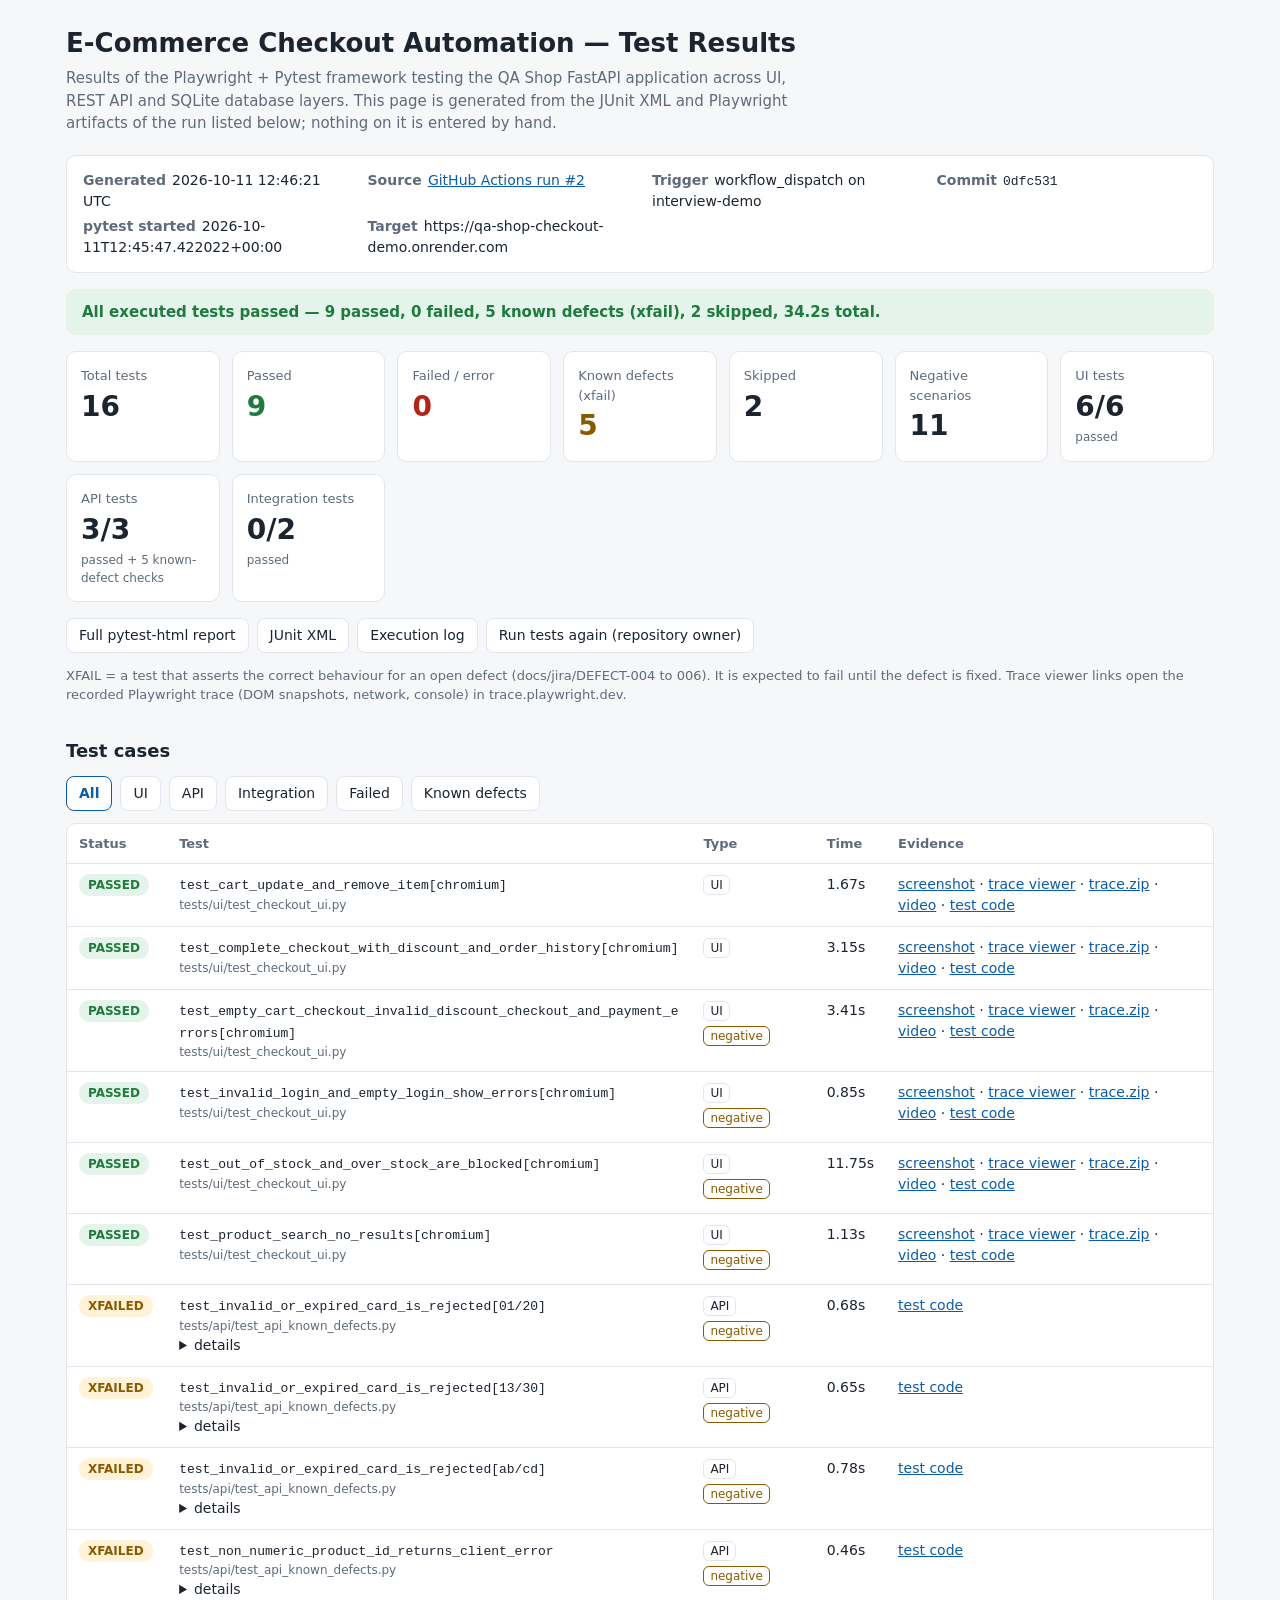
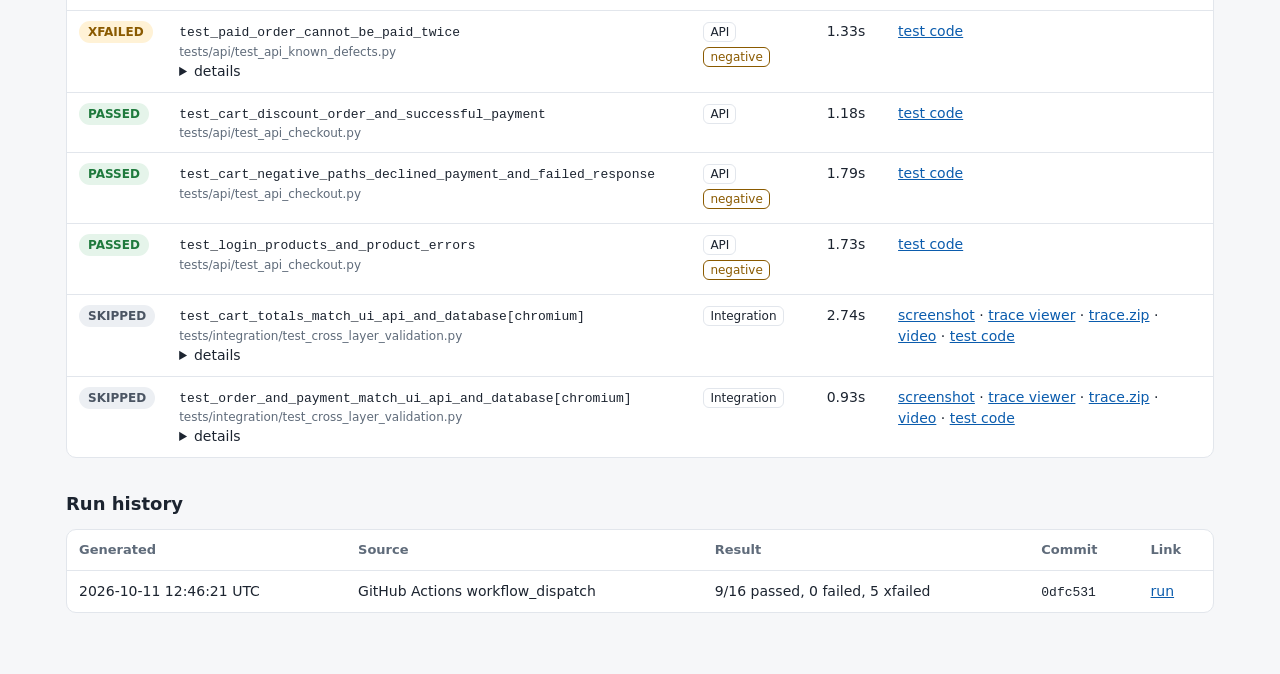
==== live/index.html @ ce98a4e3 "Publish QA results from run 2 0dfc531d955e96ea853f16ec5b9c3c98cd98e06f" ====
<!doctype html>
<html lang="en">
<head>
<meta charset="utf-8">
<meta name="viewport" content="width=device-width, initial-scale=1">
<title>QA Automation Results</title>
<style>
:root { --bg:#f6f7f9; --panel:#fff; --text:#1c2430; --muted:#5f6b7a; --line:#e2e6ec; --accent:#0b5cad;
  --pass:#1f7a3d; --pass-bg:#e5f4ea; --fail:#b42318; --fail-bg:#fde8e7; --warn:#8a5a00; --warn-bg:#fff2d6; --skip:#4b5563; --skip-bg:#eceff3; }
@media (prefers-color-scheme: dark) { :root { --bg:#11151b; --panel:#1a2029; --text:#e6e9ee; --muted:#9aa5b4; --line:#2b3340; --accent:#6aa9ff;
  --pass:#6fd08c; --pass-bg:#173322; --fail:#ff8a80; --fail-bg:#3a1a19; --warn:#f3c969; --warn-bg:#3a2e12; --skip:#b4bdc9; --skip-bg:#262d37; } }
* { box-sizing:border-box; }
body { margin:0; background:var(--bg); color:var(--text); font:15px/1.5 system-ui,-apple-system,"Segoe UI",Roboto,sans-serif; }
a { color:var(--accent); }
.wrap { max-width:1180px; margin:0 auto; padding:24px 16px 48px; }
h1 { margin:0 0 4px; font-size:26px; } h2 { font-size:18px; margin:32px 0 12px; }
.lede { color:var(--muted); margin:0 0 20px; max-width:760px; }
.meta { display:grid; grid-template-columns:repeat(auto-fit,minmax(220px,1fr)); gap:4px 24px; background:var(--panel); border:1px solid var(--line); border-radius:10px; padding:14px 16px; font-size:14px; }
.meta b { color:var(--muted); font-weight:600; margin-right:6px; }
.cards { display:grid; grid-template-columns:repeat(auto-fit,minmax(140px,1fr)); gap:12px; margin-top:16px; }
.card { background:var(--panel); border:1px solid var(--line); border-radius:10px; padding:14px; }
.card .label { color:var(--muted); font-size:13px; } .card .value { font-size:28px; font-weight:700; font-variant-numeric:tabular-nums; }
.card.passed .value { color:var(--pass); } .card.failed .value { color:var(--fail); } .card.xfailed .value { color:var(--warn); }
.sub { color:var(--muted); font-size:12px; }
.banner { border-radius:10px; padding:12px 16px; margin:16px 0 0; font-weight:600; }
.banner.passed { background:var(--pass-bg); color:var(--pass); } .banner.failed { background:var(--fail-bg); color:var(--fail); }
.toolbar { display:flex; flex-wrap:wrap; gap:8px; margin:8px 0 12px; }
.toolbar button, .button { border:1px solid var(--line); background:var(--panel); color:var(--text); border-radius:8px; padding:6px 12px; cursor:pointer; font:inherit; font-size:14px; text-decoration:none; display:inline-block; }
.toolbar button.on { border-color:var(--accent); color:var(--accent); font-weight:600; }
.table-wrap { overflow-x:auto; background:var(--panel); border:1px solid var(--line); border-radius:10px; }
table { width:100%; border-collapse:collapse; font-size:14px; }
th, td { text-align:left; padding:10px 12px; border-bottom:1px solid var(--line); vertical-align:top; }
th { color:var(--muted); font-weight:600; font-size:13px; }
tr:last-child td { border-bottom:none; }
td.num { font-variant-numeric:tabular-nums; white-space:nowrap; } td.links { min-width:180px; }
code { font-family:ui-monospace,SFMono-Regular,Consolas,monospace; font-size:13px; word-break:break-word; }
pre { white-space:pre-wrap; font-size:12px; max-height:260px; overflow:auto; background:var(--bg); padding:8px; border-radius:6px; }
.pill { display:inline-block; border-radius:999px; padding:2px 9px; font-size:12px; font-weight:700; }
.pill.passed { background:var(--pass-bg); color:var(--pass); } .pill.failed, .pill.error { background:var(--fail-bg); color:var(--fail); }
.pill.xfailed { background:var(--warn-bg); color:var(--warn); } .pill.skipped { background:var(--skip-bg); color:var(--skip); }
.tag { display:inline-block; border:1px solid var(--line); border-radius:6px; padding:0 6px; font-size:12px; margin:0 4px 4px 0; }
.tag.neg { border-color:var(--warn); color:var(--warn); }
.links-row { display:flex; flex-wrap:wrap; gap:8px; margin-top:16px; }
.note { color:var(--muted); font-size:13px; }
</style>
</head>
<body>
<div class="wrap">
  <h1>E-Commerce Checkout Automation — Test Results</h1>
  <p class="lede">Results of the Playwright + Pytest framework testing the QA Shop FastAPI application across UI, REST API and SQLite database layers.
  This page is generated from the JUnit XML and Playwright artifacts of the run listed below; nothing on it is entered by hand.</p>

  <div class="meta">
    <div><b>Generated</b>2026-10-11 12:46:21 UTC</div>
    <div><b>Source</b><a href="https://github.com/ayushgupta2056/E-commerce-Checkout-Automation/actions/runs/38140467984">GitHub Actions run #2</a></div>
    <div><b>Trigger</b>workflow_dispatch on interview-demo</div>
    <div><b>Commit</b><code>0dfc531</code></div>
    <div><b>pytest started</b>2026-10-11T12:45:47.422022+00:00</div>
    <div><b>Target</b>https://qa-shop-checkout-demo.onrender.com</div>
  </div>

  <div class="banner passed">All executed tests passed — 9 passed, 0 failed, 5 known defects (xfail), 2 skipped, 34.2s total.</div>

  <div class="cards">
    <div class="card"><div class="label">Total tests</div><div class="value">16</div></div>
    <div class="card passed"><div class="label">Passed</div><div class="value">9</div></div>
    <div class="card failed"><div class="label">Failed / error</div><div class="value">0</div></div>
    <div class="card xfailed"><div class="label">Known defects (xfail)</div><div class="value">5</div></div>
    <div class="card"><div class="label">Skipped</div><div class="value">2</div></div>
    <div class="card"><div class="label">Negative scenarios</div><div class="value">11</div></div>
    <div class="card"><div class="label">UI tests</div><div class="value">6/6</div><div class="sub">passed</div></div><div class="card"><div class="label">API tests</div><div class="value">3/3</div><div class="sub">passed + 5 known-defect checks</div></div><div class="card"><div class="label">Integration tests</div><div class="value">0/2</div><div class="sub">passed</div></div>
  </div>

  <div class="links-row">
    <a class="button" href="report.html">Full pytest-html report</a>
    <a class="button" href="junit.xml">JUnit XML</a>
    <a class="button" href="test_run.log">Execution log</a>
    <a class="button" href="https://github.com/ayushgupta2056/E-commerce-Checkout-Automation/actions/workflows/qa-tests.yml">Run tests again (repository owner)</a>
  </div>
  <p class="note">XFAIL = a test that asserts the correct behaviour for an open defect (docs/jira/DEFECT-004 to 006). It is expected to fail until the defect is fixed.
  Trace viewer links open the recorded Playwright trace (DOM snapshots, network, console) in trace.playwright.dev.</p>

  <h2>Test cases</h2>
  <div class="toolbar" id="filters">
    <button class="on" data-filter="all">All</button>
    <button data-filter="UI">UI</button><button data-filter="API">API</button><button data-filter="Integration">Integration</button>
    <button data-filter="failed">Failed</button><button data-filter="xfailed">Known defects</button>
  </div>
  <div class="table-wrap"><table>
    <thead><tr><th>Status</th><th>Test</th><th>Type</th><th>Time</th><th>Evidence</th></tr></thead>
    <tbody id="tests"><tr data-status="passed" data-category="UI"><td><span class="pill passed">PASSED</span></td><td><code>test_cart_update_and_remove_item[chromium]</code><div class="sub">tests/ui/test_checkout_ui.py</div></td><td><span class="tag">UI</span></td><td class="num">1.67s</td><td class="links"><a href="evidence/tests-ui-test-checkout-ui-py-test-cart-update-and-remove-item-chromium/test-finished-1.png" target="_blank" rel="noopener">screenshot</a> · <a href="https://trace.playwright.dev/?trace=https://ayushgupta2056.github.io/E-commerce-Checkout-Automation/live/evidence/tests-ui-test-checkout-ui-py-test-cart-update-and-remove-item-chromium/trace.zip" target="_blank" rel="noopener">trace viewer</a> · <a href="evidence/tests-ui-test-checkout-ui-py-test-cart-update-and-remove-item-chromium/trace.zip">trace.zip</a> · <a href="evidence/tests-ui-test-checkout-ui-py-test-cart-update-and-remove-item-chromium/video.webm" target="_blank" rel="noopener">video</a> · <a href="https://github.com/ayushgupta2056/E-commerce-Checkout-Automation/blob/0dfc531d955e96ea853f16ec5b9c3c98cd98e06f/tests/ui/test_checkout_ui.py#L63" target="_blank" rel="noopener">test code</a></td></tr><tr data-status="passed" data-category="UI"><td><span class="pill passed">PASSED</span></td><td><code>test_complete_checkout_with_discount_and_order_history[chromium]</code><div class="sub">tests/ui/test_checkout_ui.py</div></td><td><span class="tag">UI</span></td><td class="num">3.15s</td><td class="links"><a href="evidence/tests-ui-test-checkout-ui-py-test-complete-checkout-with-discount-and-order-history-chromium/test-finished-1.png" target="_blank" rel="noopener">screenshot</a> · <a href="https://trace.playwright.dev/?trace=https://ayushgupta2056.github.io/E-commerce-Checkout-Automation/live/evidence/tests-ui-test-checkout-ui-py-test-complete-checkout-with-discount-and-order-history-chromium/trace.zip" target="_blank" rel="noopener">trace viewer</a> · <a href="evidence/tests-ui-test-checkout-ui-py-test-complete-checkout-with-discount-and-order-history-chromium/trace.zip">trace.zip</a> · <a href="evidence/tests-ui-test-checkout-ui-py-test-complete-checkout-with-discount-and-order-history-chromium/video.webm" target="_blank" rel="noopener">video</a> · <a href="https://github.com/ayushgupta2056/E-commerce-Checkout-Automation/blob/0dfc531d955e96ea853f16ec5b9c3c98cd98e06f/tests/ui/test_checkout_ui.py#L16" target="_blank" rel="noopener">test code</a></td></tr><tr data-status="passed" data-category="UI"><td><span class="pill passed">PASSED</span></td><td><code>test_empty_cart_checkout_invalid_discount_checkout_and_payment_errors[chromium]</code><div class="sub">tests/ui/test_checkout_ui.py</div></td><td><span class="tag">UI</span><span class="tag neg">negative</span></td><td class="num">3.41s</td><td class="links"><a href="evidence/tests-ui-test-checkout-ui-py-test-empty-cart-checkout-invalid-discount-checkout-and-payment-errors-chromium/test-finished-1.png" target="_blank" rel="noopener">screenshot</a> · <a href="https://trace.playwright.dev/?trace=https://ayushgupta2056.github.io/E-commerce-Checkout-Automation/live/evidence/tests-ui-test-checkout-ui-py-test-empty-cart-checkout-invalid-discount-checkout-and-payment-errors-chromium/trace.zip" target="_blank" rel="noopener">trace viewer</a> · <a href="evidence/tests-ui-test-checkout-ui-py-test-empty-cart-checkout-invalid-discount-checkout-and-payment-errors-chromium/trace.zip">trace.zip</a> · <a href="evidence/tests-ui-test-checkout-ui-py-test-empty-cart-checkout-invalid-discount-checkout-and-payment-errors-chromium/video.webm" target="_blank" rel="noopener">video</a> · <a href="https://github.com/ayushgupta2056/E-commerce-Checkout-Automation/blob/0dfc531d955e96ea853f16ec5b9c3c98cd98e06f/tests/ui/test_checkout_ui.py#L112" target="_blank" rel="noopener">test code</a></td></tr><tr data-status="passed" data-category="UI"><td><span class="pill passed">PASSED</span></td><td><code>test_invalid_login_and_empty_login_show_errors[chromium]</code><div class="sub">tests/ui/test_checkout_ui.py</div></td><td><span class="tag">UI</span><span class="tag neg">negative</span></td><td class="num">0.85s</td><td class="links"><a href="evidence/tests-ui-test-checkout-ui-py-test-invalid-login-and-empty-login-show-errors-chromium/test-finished-1.png" target="_blank" rel="noopener">screenshot</a> · <a href="https://trace.playwright.dev/?trace=https://ayushgupta2056.github.io/E-commerce-Checkout-Automation/live/evidence/tests-ui-test-checkout-ui-py-test-invalid-login-and-empty-login-show-errors-chromium/trace.zip" target="_blank" rel="noopener">trace viewer</a> · <a href="evidence/tests-ui-test-checkout-ui-py-test-invalid-login-and-empty-login-show-errors-chromium/trace.zip">trace.zip</a> · <a href="evidence/tests-ui-test-checkout-ui-py-test-invalid-login-and-empty-login-show-errors-chromium/video.webm" target="_blank" rel="noopener">video</a> · <a href="https://github.com/ayushgupta2056/E-commerce-Checkout-Automation/blob/0dfc531d955e96ea853f16ec5b9c3c98cd98e06f/tests/ui/test_checkout_ui.py#L78" target="_blank" rel="noopener">test code</a></td></tr><tr data-status="passed" data-category="UI"><td><span class="pill passed">PASSED</span></td><td><code>test_out_of_stock_and_over_stock_are_blocked[chromium]</code><div class="sub">tests/ui/test_checkout_ui.py</div></td><td><span class="tag">UI</span><span class="tag neg">negative</span></td><td class="num">11.75s</td><td class="links"><a href="evidence/tests-ui-test-checkout-ui-py-test-out-of-stock-and-over-stock-are-blocked-chromium/test-finished-1.png" target="_blank" rel="noopener">screenshot</a> · <a href="https://trace.playwright.dev/?trace=https://ayushgupta2056.github.io/E-commerce-Checkout-Automation/live/evidence/tests-ui-test-checkout-ui-py-test-out-of-stock-and-over-stock-are-blocked-chromium/trace.zip" target="_blank" rel="noopener">trace viewer</a> · <a href="evidence/tests-ui-test-checkout-ui-py-test-out-of-stock-and-over-stock-are-blocked-chromium/trace.zip">trace.zip</a> · <a href="evidence/tests-ui-test-checkout-ui-py-test-out-of-stock-and-over-stock-are-blocked-chromium/video.webm" target="_blank" rel="noopener">video</a> · <a href="https://github.com/ayushgupta2056/E-commerce-Checkout-Automation/blob/0dfc531d955e96ea853f16ec5b9c3c98cd98e06f/tests/ui/test_checkout_ui.py#L97" target="_blank" rel="noopener">test code</a></td></tr><tr data-status="passed" data-category="UI"><td><span class="pill passed">PASSED</span></td><td><code>test_product_search_no_results[chromium]</code><div class="sub">tests/ui/test_checkout_ui.py</div></td><td><span class="tag">UI</span><span class="tag neg">negative</span></td><td class="num">1.13s</td><td class="links"><a href="evidence/tests-ui-test-checkout-ui-py-test-product-search-no-results-chromium/test-finished-1.png" target="_blank" rel="noopener">screenshot</a> · <a href="https://trace.playwright.dev/?trace=https://ayushgupta2056.github.io/E-commerce-Checkout-Automation/live/evidence/tests-ui-test-checkout-ui-py-test-product-search-no-results-chromium/trace.zip" target="_blank" rel="noopener">trace viewer</a> · <a href="evidence/tests-ui-test-checkout-ui-py-test-product-search-no-results-chromium/trace.zip">trace.zip</a> · <a href="evidence/tests-ui-test-checkout-ui-py-test-product-search-no-results-chromium/video.webm" target="_blank" rel="noopener">video</a> · <a href="https://github.com/ayushgupta2056/E-commerce-Checkout-Automation/blob/0dfc531d955e96ea853f16ec5b9c3c98cd98e06f/tests/ui/test_checkout_ui.py#L89" target="_blank" rel="noopener">test code</a></td></tr><tr data-status="xfailed" data-category="API"><td><span class="pill xfailed">XFAILED</span></td><td><code>test_invalid_or_expired_card_is_rejected[01/20]</code><div class="sub">tests/api/test_api_known_defects.py</div><details><summary>details</summary><pre>DEFECT-005: expiration date month and expiry are not validated</pre></details></td><td><span class="tag">API</span><span class="tag neg">negative</span></td><td class="num">0.68s</td><td class="links"><a href="https://github.com/ayushgupta2056/E-commerce-Checkout-Automation/blob/0dfc531d955e96ea853f16ec5b9c3c98cd98e06f/tests/api/test_api_known_defects.py#L31" target="_blank" rel="noopener">test code</a></td></tr><tr data-status="xfailed" data-category="API"><td><span class="pill xfailed">XFAILED</span></td><td><code>test_invalid_or_expired_card_is_rejected[13/30]</code><div class="sub">tests/api/test_api_known_defects.py</div><details><summary>details</summary><pre>DEFECT-005: expiration date month and expiry are not validated</pre></details></td><td><span class="tag">API</span><span class="tag neg">negative</span></td><td class="num">0.65s</td><td class="links"><a href="https://github.com/ayushgupta2056/E-commerce-Checkout-Automation/blob/0dfc531d955e96ea853f16ec5b9c3c98cd98e06f/tests/api/test_api_known_defects.py#L31" target="_blank" rel="noopener">test code</a></td></tr><tr data-status="xfailed" data-category="API"><td><span class="pill xfailed">XFAILED</span></td><td><code>test_invalid_or_expired_card_is_rejected[ab/cd]</code><div class="sub">tests/api/test_api_known_defects.py</div><details><summary>details</summary><pre>DEFECT-005: expiration date month and expiry are not validated</pre></details></td><td><span class="tag">API</span><span class="tag neg">negative</span></td><td class="num">0.78s</td><td class="links"><a href="https://github.com/ayushgupta2056/E-commerce-Checkout-Automation/blob/0dfc531d955e96ea853f16ec5b9c3c98cd98e06f/tests/api/test_api_known_defects.py#L31" target="_blank" rel="noopener">test code</a></td></tr><tr data-status="xfailed" data-category="API"><td><span class="pill xfailed">XFAILED</span></td><td><code>test_non_numeric_product_id_returns_client_error</code><div class="sub">tests/api/test_api_known_defects.py</div><details><summary>details</summary><pre>DEFECT-006: non-numeric product_id returns HTTP 500</pre></details></td><td><span class="tag">API</span><span class="tag neg">negative</span></td><td class="num">0.46s</td><td class="links"><a href="https://github.com/ayushgupta2056/E-commerce-Checkout-Automation/blob/0dfc531d955e96ea853f16ec5b9c3c98cd98e06f/tests/api/test_api_known_defects.py#L42" target="_blank" rel="noopener">test code</a></td></tr><tr data-status="xfailed" data-category="API"><td><span class="pill xfailed">XFAILED</span></td><td><code>test_paid_order_cannot_be_paid_twice</code><div class="sub">tests/api/test_api_known_defects.py</div><details><summary>details</summary><pre>DEFECT-004: an already paid order can be paid again</pre></details></td><td><span class="tag">API</span><span class="tag neg">negative</span></td><td class="num">1.33s</td><td class="links"><a href="https://github.com/ayushgupta2056/E-commerce-Checkout-Automation/blob/0dfc531d955e96ea853f16ec5b9c3c98cd98e06f/tests/api/test_api_known_defects.py#L15" target="_blank" rel="noopener">test code</a></td></tr><tr data-status="passed" data-category="API"><td><span class="pill passed">PASSED</span></td><td><code>test_cart_discount_order_and_successful_payment</code><div class="sub">tests/api/test_api_checkout.py</div></td><td><span class="tag">API</span></td><td class="num">1.18s</td><td class="links"><a href="https://github.com/ayushgupta2056/E-commerce-Checkout-Automation/blob/0dfc531d955e96ea853f16ec5b9c3c98cd98e06f/tests/api/test_api_checkout.py#L34" target="_blank" rel="noopener">test code</a></td></tr><tr data-status="passed" data-category="API"><td><span class="pill passed">PASSED</span></td><td><code>test_cart_negative_paths_declined_payment_and_failed_response</code><div class="sub">tests/api/test_api_checkout.py</div></td><td><span class="tag">API</span><span class="tag neg">negative</span></td><td class="num">1.79s</td><td class="links"><a href="https://github.com/ayushgupta2056/E-commerce-Checkout-Automation/blob/0dfc531d955e96ea853f16ec5b9c3c98cd98e06f/tests/api/test_api_checkout.py#L65" target="_blank" rel="noopener">test code</a></td></tr><tr data-status="passed" data-category="API"><td><span class="pill passed">PASSED</span></td><td><code>test_login_products_and_product_errors</code><div class="sub">tests/api/test_api_checkout.py</div></td><td><span class="tag">API</span><span class="tag neg">negative</span></td><td class="num">1.73s</td><td class="links"><a href="https://github.com/ayushgupta2056/E-commerce-Checkout-Automation/blob/0dfc531d955e96ea853f16ec5b9c3c98cd98e06f/tests/api/test_api_checkout.py#L8" target="_blank" rel="noopener">test code</a></td></tr><tr data-status="skipped" data-category="Integration"><td><span class="pill skipped">SKIPPED</span></td><td><code>test_cart_totals_match_ui_api_and_database[chromium]</code><div class="sub">tests/integration/test_cross_layer_validation.py</div><details><summary>details</summary><pre>Database validation needs direct SQLite access; run against the local app.</pre></details></td><td><span class="tag">Integration</span></td><td class="num">2.74s</td><td class="links"><a href="evidence/tests-integration-test-cross-layer-validation-py-test-cart-totals-match-ui-api-and-database-chromium/test-failed-1.png" target="_blank" rel="noopener">screenshot</a> · <a href="https://trace.playwright.dev/?trace=https://ayushgupta2056.github.io/E-commerce-Checkout-Automation/live/evidence/tests-integration-test-cross-layer-validation-py-test-cart-totals-match-ui-api-and-database-chromium/trace.zip" target="_blank" rel="noopener">trace viewer</a> · <a href="evidence/tests-integration-test-cross-layer-validation-py-test-cart-totals-match-ui-api-and-database-chromium/trace.zip">trace.zip</a> · <a href="evidence/tests-integration-test-cross-layer-validation-py-test-cart-totals-match-ui-api-and-database-chromium/video.webm" target="_blank" rel="noopener">video</a> · <a href="https://github.com/ayushgupta2056/E-commerce-Checkout-Automation/blob/0dfc531d955e96ea853f16ec5b9c3c98cd98e06f/tests/integration/test_cross_layer_validation.py#L13" target="_blank" rel="noopener">test code</a></td></tr><tr data-status="skipped" data-category="Integration"><td><span class="pill skipped">SKIPPED</span></td><td><code>test_order_and_payment_match_ui_api_and_database[chromium]</code><div class="sub">tests/integration/test_cross_layer_validation.py</div><details><summary>details</summary><pre>Database validation needs direct SQLite access; run against the local app.</pre></details></td><td><span class="tag">Integration</span></td><td class="num">0.93s</td><td class="links"><a href="evidence/tests-integration-test-cross-layer-validation-py-test-order-and-payment-match-ui-api-and-database-chromium/test-failed-1.png" target="_blank" rel="noopener">screenshot</a> · <a href="https://trace.playwright.dev/?trace=https://ayushgupta2056.github.io/E-commerce-Checkout-Automation/live/evidence/tests-integration-test-cross-layer-validation-py-test-order-and-payment-match-ui-api-and-database-chromium/trace.zip" target="_blank" rel="noopener">trace viewer</a> · <a href="evidence/tests-integration-test-cross-layer-validation-py-test-order-and-payment-match-ui-api-and-database-chromium/trace.zip">trace.zip</a> · <a href="evidence/tests-integration-test-cross-layer-validation-py-test-order-and-payment-match-ui-api-and-database-chromium/video.webm" target="_blank" rel="noopener">video</a> · <a href="https://github.com/ayushgupta2056/E-commerce-Checkout-Automation/blob/0dfc531d955e96ea853f16ec5b9c3c98cd98e06f/tests/integration/test_cross_layer_validation.py#L55" target="_blank" rel="noopener">test code</a></td></tr></tbody>
  </table></div>

  <h2>Run history</h2>
  <div class="table-wrap"><table>
    <thead><tr><th>Generated</th><th>Source</th><th>Result</th><th>Commit</th><th>Link</th></tr></thead>
    <tbody><tr><td>2026-10-11 12:46:21 UTC</td><td>GitHub Actions workflow_dispatch</td><td>9/16 passed, 0 failed, 5 xfailed</td><td><code>0dfc531</code></td><td><a href="https://github.com/ayushgupta2056/E-commerce-Checkout-Automation/actions/runs/38140467984">run</a></td></tr></tbody>
  </table></div>
</div>
<script>
document.getElementById("filters").addEventListener("click", function (event) {
  var button = event.target.closest("button"); if (!button) return;
  var filter = button.dataset.filter;
  document.querySelectorAll("#filters button").forEach(function (b) { b.classList.toggle("on", b === button); });
  document.querySelectorAll("#tests tr").forEach(function (row) {
    var show = filter === "all" || row.dataset.category === filter || row.dataset.status === filter ||
      (filter === "failed" && row.dataset.status === "error");
    row.style.display = show ? "" : "none";
  });
});
</script>
</body>
</html>
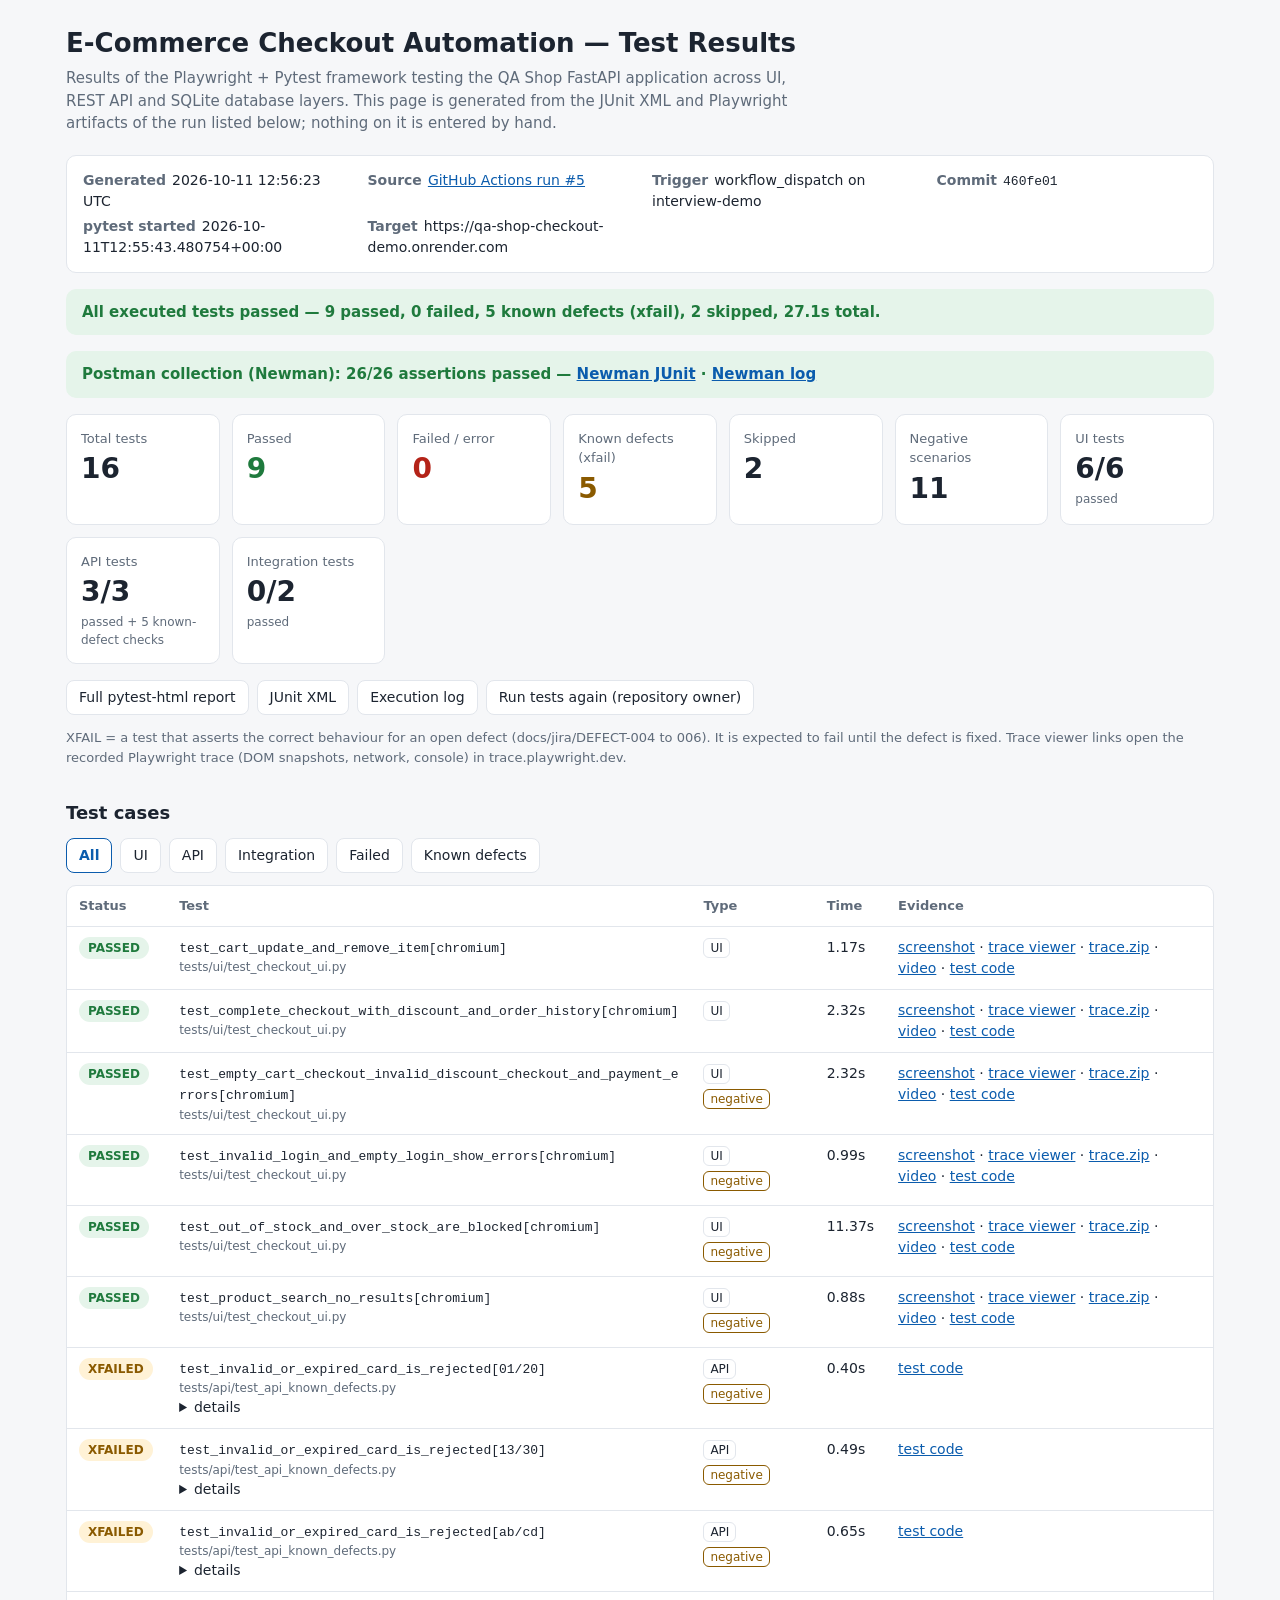
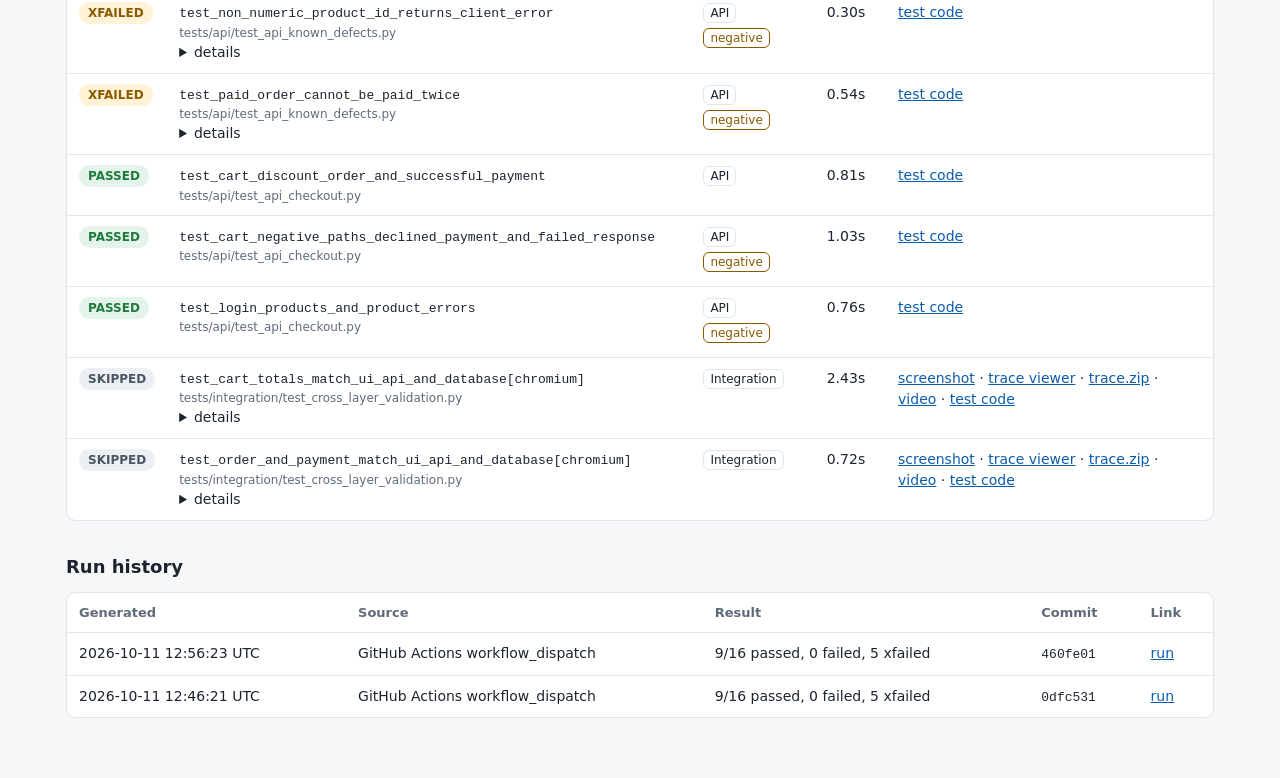
==== commit 78fde1d6: "Publish QA results from run 5 460fe0173b9f0c848f3c44b09fad68ded5b236ad" ====
--- a/live/index.html
+++ b/live/index.html
@@ -51,15 +51,17 @@
   This page is generated from the JUnit XML and Playwright artifacts of the run listed below; nothing on it is entered by hand.</p>
 
   <div class="meta">
-    <div><b>Generated</b>2026-10-11 12:46:21 UTC</div>
-    <div><b>Source</b><a href="https://github.com/ayushgupta2056/E-commerce-Checkout-Automation/actions/runs/38140467984">GitHub Actions run #2</a></div>
+    <div><b>Generated</b>2026-10-11 12:56:23 UTC</div>
+    <div><b>Source</b><a href="https://github.com/ayushgupta2056/E-commerce-Checkout-Automation/actions/runs/38141094516">GitHub Actions run #5</a></div>
     <div><b>Trigger</b>workflow_dispatch on interview-demo</div>
-    <div><b>Commit</b><code>0dfc531</code></div>
-    <div><b>pytest started</b>2026-10-11T12:45:47.422022+00:00</div>
+    <div><b>Commit</b><code>460fe01</code></div>
+    <div><b>pytest started</b>2026-10-11T12:55:43.480754+00:00</div>
     <div><b>Target</b>https://qa-shop-checkout-demo.onrender.com</div>
   </div>
 
-  <div class="banner passed">All executed tests passed — 9 passed, 0 failed, 5 known defects (xfail), 2 skipped, 34.2s total.</div>
+  <div class="banner passed">All executed tests passed — 9 passed, 0 failed, 5 known defects (xfail), 2 skipped, 27.1s total.</div>
+
+  <div class="banner passed">Postman collection (Newman): 26/26 assertions passed — <a href="newman.xml">Newman JUnit</a> · <a href="newman.log">Newman log</a></div>
 
   <div class="cards">
     <div class="card"><div class="label">Total tests</div><div class="value">16</div></div>
@@ -88,13 +90,13 @@
   </div>
   <div class="table-wrap"><table>
     <thead><tr><th>Status</th><th>Test</th><th>Type</th><th>Time</th><th>Evidence</th></tr></thead>
-    <tbody id="tests"><tr data-status="passed" data-category="UI"><td><span class="pill passed">PASSED</span></td><td><code>test_cart_update_and_remove_item[chromium]</code><div class="sub">tests/ui/test_checkout_ui.py</div></td><td><span class="tag">UI</span></td><td class="num">1.67s</td><td class="links"><a href="evidence/tests-ui-test-checkout-ui-py-test-cart-update-and-remove-item-chromium/test-finished-1.png" target="_blank" rel="noopener">screenshot</a> · <a href="https://trace.playwright.dev/?trace=https://ayushgupta2056.github.io/E-commerce-Checkout-Automation/live/evidence/tests-ui-test-checkout-ui-py-test-cart-update-and-remove-item-chromium/trace.zip" target="_blank" rel="noopener">trace viewer</a> · <a href="evidence/tests-ui-test-checkout-ui-py-test-cart-update-and-remove-item-chromium/trace.zip">trace.zip</a> · <a href="evidence/tests-ui-test-checkout-ui-py-test-cart-update-and-remove-item-chromium/video.webm" target="_blank" rel="noopener">video</a> · <a href="https://github.com/ayushgupta2056/E-commerce-Checkout-Automation/blob/0dfc531d955e96ea853f16ec5b9c3c98cd98e06f/tests/ui/test_checkout_ui.py#L63" target="_blank" rel="noopener">test code</a></td></tr><tr data-status="passed" data-category="UI"><td><span class="pill passed">PASSED</span></td><td><code>test_complete_checkout_with_discount_and_order_history[chromium]</code><div class="sub">tests/ui/test_checkout_ui.py</div></td><td><span class="tag">UI</span></td><td class="num">3.15s</td><td class="links"><a href="evidence/tests-ui-test-checkout-ui-py-test-complete-checkout-with-discount-and-order-history-chromium/test-finished-1.png" target="_blank" rel="noopener">screenshot</a> · <a href="https://trace.playwright.dev/?trace=https://ayushgupta2056.github.io/E-commerce-Checkout-Automation/live/evidence/tests-ui-test-checkout-ui-py-test-complete-checkout-with-discount-and-order-history-chromium/trace.zip" target="_blank" rel="noopener">trace viewer</a> · <a href="evidence/tests-ui-test-checkout-ui-py-test-complete-checkout-with-discount-and-order-history-chromium/trace.zip">trace.zip</a> · <a href="evidence/tests-ui-test-checkout-ui-py-test-complete-checkout-with-discount-and-order-history-chromium/video.webm" target="_blank" rel="noopener">video</a> · <a href="https://github.com/ayushgupta2056/E-commerce-Checkout-Automation/blob/0dfc531d955e96ea853f16ec5b9c3c98cd98e06f/tests/ui/test_checkout_ui.py#L16" target="_blank" rel="noopener">test code</a></td></tr><tr data-status="passed" data-category="UI"><td><span class="pill passed">PASSED</span></td><td><code>test_empty_cart_checkout_invalid_discount_checkout_and_payment_errors[chromium]</code><div class="sub">tests/ui/test_checkout_ui.py</div></td><td><span class="tag">UI</span><span class="tag neg">negative</span></td><td class="num">3.41s</td><td class="links"><a href="evidence/tests-ui-test-checkout-ui-py-test-empty-cart-checkout-invalid-discount-checkout-and-payment-errors-chromium/test-finished-1.png" target="_blank" rel="noopener">screenshot</a> · <a href="https://trace.playwright.dev/?trace=https://ayushgupta2056.github.io/E-commerce-Checkout-Automation/live/evidence/tests-ui-test-checkout-ui-py-test-empty-cart-checkout-invalid-discount-checkout-and-payment-errors-chromium/trace.zip" target="_blank" rel="noopener">trace viewer</a> · <a href="evidence/tests-ui-test-checkout-ui-py-test-empty-cart-checkout-invalid-discount-checkout-and-payment-errors-chromium/trace.zip">trace.zip</a> · <a href="evidence/tests-ui-test-checkout-ui-py-test-empty-cart-checkout-invalid-discount-checkout-and-payment-errors-chromium/video.webm" target="_blank" rel="noopener">video</a> · <a href="https://github.com/ayushgupta2056/E-commerce-Checkout-Automation/blob/0dfc531d955e96ea853f16ec5b9c3c98cd98e06f/tests/ui/test_checkout_ui.py#L112" target="_blank" rel="noopener">test code</a></td></tr><tr data-status="passed" data-category="UI"><td><span class="pill passed">PASSED</span></td><td><code>test_invalid_login_and_empty_login_show_errors[chromium]</code><div class="sub">tests/ui/test_checkout_ui.py</div></td><td><span class="tag">UI</span><span class="tag neg">negative</span></td><td class="num">0.85s</td><td class="links"><a href="evidence/tests-ui-test-checkout-ui-py-test-invalid-login-and-empty-login-show-errors-chromium/test-finished-1.png" target="_blank" rel="noopener">screenshot</a> · <a href="https://trace.playwright.dev/?trace=https://ayushgupta2056.github.io/E-commerce-Checkout-Automation/live/evidence/tests-ui-test-checkout-ui-py-test-invalid-login-and-empty-login-show-errors-chromium/trace.zip" target="_blank" rel="noopener">trace viewer</a> · <a href="evidence/tests-ui-test-checkout-ui-py-test-invalid-login-and-empty-login-show-errors-chromium/trace.zip">trace.zip</a> · <a href="evidence/tests-ui-test-checkout-ui-py-test-invalid-login-and-empty-login-show-errors-chromium/video.webm" target="_blank" rel="noopener">video</a> · <a href="https://github.com/ayushgupta2056/E-commerce-Checkout-Automation/blob/0dfc531d955e96ea853f16ec5b9c3c98cd98e06f/tests/ui/test_checkout_ui.py#L78" target="_blank" rel="noopener">test code</a></td></tr><tr data-status="passed" data-category="UI"><td><span class="pill passed">PASSED</span></td><td><code>test_out_of_stock_and_over_stock_are_blocked[chromium]</code><div class="sub">tests/ui/test_checkout_ui.py</div></td><td><span class="tag">UI</span><span class="tag neg">negative</span></td><td class="num">11.75s</td><td class="links"><a href="evidence/tests-ui-test-checkout-ui-py-test-out-of-stock-and-over-stock-are-blocked-chromium/test-finished-1.png" target="_blank" rel="noopener">screenshot</a> · <a href="https://trace.playwright.dev/?trace=https://ayushgupta2056.github.io/E-commerce-Checkout-Automation/live/evidence/tests-ui-test-checkout-ui-py-test-out-of-stock-and-over-stock-are-blocked-chromium/trace.zip" target="_blank" rel="noopener">trace viewer</a> · <a href="evidence/tests-ui-test-checkout-ui-py-test-out-of-stock-and-over-stock-are-blocked-chromium/trace.zip">trace.zip</a> · <a href="evidence/tests-ui-test-checkout-ui-py-test-out-of-stock-and-over-stock-are-blocked-chromium/video.webm" target="_blank" rel="noopener">video</a> · <a href="https://github.com/ayushgupta2056/E-commerce-Checkout-Automation/blob/0dfc531d955e96ea853f16ec5b9c3c98cd98e06f/tests/ui/test_checkout_ui.py#L97" target="_blank" rel="noopener">test code</a></td></tr><tr data-status="passed" data-category="UI"><td><span class="pill passed">PASSED</span></td><td><code>test_product_search_no_results[chromium]</code><div class="sub">tests/ui/test_checkout_ui.py</div></td><td><span class="tag">UI</span><span class="tag neg">negative</span></td><td class="num">1.13s</td><td class="links"><a href="evidence/tests-ui-test-checkout-ui-py-test-product-search-no-results-chromium/test-finished-1.png" target="_blank" rel="noopener">screenshot</a> · <a href="https://trace.playwright.dev/?trace=https://ayushgupta2056.github.io/E-commerce-Checkout-Automation/live/evidence/tests-ui-test-checkout-ui-py-test-product-search-no-results-chromium/trace.zip" target="_blank" rel="noopener">trace viewer</a> · <a href="evidence/tests-ui-test-checkout-ui-py-test-product-search-no-results-chromium/trace.zip">trace.zip</a> · <a href="evidence/tests-ui-test-checkout-ui-py-test-product-search-no-results-chromium/video.webm" target="_blank" rel="noopener">video</a> · <a href="https://github.com/ayushgupta2056/E-commerce-Checkout-Automation/blob/0dfc531d955e96ea853f16ec5b9c3c98cd98e06f/tests/ui/test_checkout_ui.py#L89" target="_blank" rel="noopener">test code</a></td></tr><tr data-status="xfailed" data-category="API"><td><span class="pill xfailed">XFAILED</span></td><td><code>test_invalid_or_expired_card_is_rejected[01/20]</code><div class="sub">tests/api/test_api_known_defects.py</div><details><summary>details</summary><pre>DEFECT-005: expiration date month and expiry are not validated</pre></details></td><td><span class="tag">API</span><span class="tag neg">negative</span></td><td class="num">0.68s</td><td class="links"><a href="https://github.com/ayushgupta2056/E-commerce-Checkout-Automation/blob/0dfc531d955e96ea853f16ec5b9c3c98cd98e06f/tests/api/test_api_known_defects.py#L31" target="_blank" rel="noopener">test code</a></td></tr><tr data-status="xfailed" data-category="API"><td><span class="pill xfailed">XFAILED</span></td><td><code>test_invalid_or_expired_card_is_rejected[13/30]</code><div class="sub">tests/api/test_api_known_defects.py</div><details><summary>details</summary><pre>DEFECT-005: expiration date month and expiry are not validated</pre></details></td><td><span class="tag">API</span><span class="tag neg">negative</span></td><td class="num">0.65s</td><td class="links"><a href="https://github.com/ayushgupta2056/E-commerce-Checkout-Automation/blob/0dfc531d955e96ea853f16ec5b9c3c98cd98e06f/tests/api/test_api_known_defects.py#L31" target="_blank" rel="noopener">test code</a></td></tr><tr data-status="xfailed" data-category="API"><td><span class="pill xfailed">XFAILED</span></td><td><code>test_invalid_or_expired_card_is_rejected[ab/cd]</code><div class="sub">tests/api/test_api_known_defects.py</div><details><summary>details</summary><pre>DEFECT-005: expiration date month and expiry are not validated</pre></details></td><td><span class="tag">API</span><span class="tag neg">negative</span></td><td class="num">0.78s</td><td class="links"><a href="https://github.com/ayushgupta2056/E-commerce-Checkout-Automation/blob/0dfc531d955e96ea853f16ec5b9c3c98cd98e06f/tests/api/test_api_known_defects.py#L31" target="_blank" rel="noopener">test code</a></td></tr><tr data-status="xfailed" data-category="API"><td><span class="pill xfailed">XFAILED</span></td><td><code>test_non_numeric_product_id_returns_client_error</code><div class="sub">tests/api/test_api_known_defects.py</div><details><summary>details</summary><pre>DEFECT-006: non-numeric product_id returns HTTP 500</pre></details></td><td><span class="tag">API</span><span class="tag neg">negative</span></td><td class="num">0.46s</td><td class="links"><a href="https://github.com/ayushgupta2056/E-commerce-Checkout-Automation/blob/0dfc531d955e96ea853f16ec5b9c3c98cd98e06f/tests/api/test_api_known_defects.py#L42" target="_blank" rel="noopener">test code</a></td></tr><tr data-status="xfailed" data-category="API"><td><span class="pill xfailed">XFAILED</span></td><td><code>test_paid_order_cannot_be_paid_twice</code><div class="sub">tests/api/test_api_known_defects.py</div><details><summary>details</summary><pre>DEFECT-004: an already paid order can be paid again</pre></details></td><td><span class="tag">API</span><span class="tag neg">negative</span></td><td class="num">1.33s</td><td class="links"><a href="https://github.com/ayushgupta2056/E-commerce-Checkout-Automation/blob/0dfc531d955e96ea853f16ec5b9c3c98cd98e06f/tests/api/test_api_known_defects.py#L15" target="_blank" rel="noopener">test code</a></td></tr><tr data-status="passed" data-category="API"><td><span class="pill passed">PASSED</span></td><td><code>test_cart_discount_order_and_successful_payment</code><div class="sub">tests/api/test_api_checkout.py</div></td><td><span class="tag">API</span></td><td class="num">1.18s</td><td class="links"><a href="https://github.com/ayushgupta2056/E-commerce-Checkout-Automation/blob/0dfc531d955e96ea853f16ec5b9c3c98cd98e06f/tests/api/test_api_checkout.py#L34" target="_blank" rel="noopener">test code</a></td></tr><tr data-status="passed" data-category="API"><td><span class="pill passed">PASSED</span></td><td><code>test_cart_negative_paths_declined_payment_and_failed_response</code><div class="sub">tests/api/test_api_checkout.py</div></td><td><span class="tag">API</span><span class="tag neg">negative</span></td><td class="num">1.79s</td><td class="links"><a href="https://github.com/ayushgupta2056/E-commerce-Checkout-Automation/blob/0dfc531d955e96ea853f16ec5b9c3c98cd98e06f/tests/api/test_api_checkout.py#L65" target="_blank" rel="noopener">test code</a></td></tr><tr data-status="passed" data-category="API"><td><span class="pill passed">PASSED</span></td><td><code>test_login_products_and_product_errors</code><div class="sub">tests/api/test_api_checkout.py</div></td><td><span class="tag">API</span><span class="tag neg">negative</span></td><td class="num">1.73s</td><td class="links"><a href="https://github.com/ayushgupta2056/E-commerce-Checkout-Automation/blob/0dfc531d955e96ea853f16ec5b9c3c98cd98e06f/tests/api/test_api_checkout.py#L8" target="_blank" rel="noopener">test code</a></td></tr><tr data-status="skipped" data-category="Integration"><td><span class="pill skipped">SKIPPED</span></td><td><code>test_cart_totals_match_ui_api_and_database[chromium]</code><div class="sub">tests/integration/test_cross_layer_validation.py</div><details><summary>details</summary><pre>Database validation needs direct SQLite access; run against the local app.</pre></details></td><td><span class="tag">Integration</span></td><td class="num">2.74s</td><td class="links"><a href="evidence/tests-integration-test-cross-layer-validation-py-test-cart-totals-match-ui-api-and-database-chromium/test-failed-1.png" target="_blank" rel="noopener">screenshot</a> · <a href="https://trace.playwright.dev/?trace=https://ayushgupta2056.github.io/E-commerce-Checkout-Automation/live/evidence/tests-integration-test-cross-layer-validation-py-test-cart-totals-match-ui-api-and-database-chromium/trace.zip" target="_blank" rel="noopener">trace viewer</a> · <a href="evidence/tests-integration-test-cross-layer-validation-py-test-cart-totals-match-ui-api-and-database-chromium/trace.zip">trace.zip</a> · <a href="evidence/tests-integration-test-cross-layer-validation-py-test-cart-totals-match-ui-api-and-database-chromium/video.webm" target="_blank" rel="noopener">video</a> · <a href="https://github.com/ayushgupta2056/E-commerce-Checkout-Automation/blob/0dfc531d955e96ea853f16ec5b9c3c98cd98e06f/tests/integration/test_cross_layer_validation.py#L13" target="_blank" rel="noopener">test code</a></td></tr><tr data-status="skipped" data-category="Integration"><td><span class="pill skipped">SKIPPED</span></td><td><code>test_order_and_payment_match_ui_api_and_database[chromium]</code><div class="sub">tests/integration/test_cross_layer_validation.py</div><details><summary>details</summary><pre>Database validation needs direct SQLite access; run against the local app.</pre></details></td><td><span class="tag">Integration</span></td><td class="num">0.93s</td><td class="links"><a href="evidence/tests-integration-test-cross-layer-validation-py-test-order-and-payment-match-ui-api-and-database-chromium/test-failed-1.png" target="_blank" rel="noopener">screenshot</a> · <a href="https://trace.playwright.dev/?trace=https://ayushgupta2056.github.io/E-commerce-Checkout-Automation/live/evidence/tests-integration-test-cross-layer-validation-py-test-order-and-payment-match-ui-api-and-database-chromium/trace.zip" target="_blank" rel="noopener">trace viewer</a> · <a href="evidence/tests-integration-test-cross-layer-validation-py-test-order-and-payment-match-ui-api-and-database-chromium/trace.zip">trace.zip</a> · <a href="evidence/tests-integration-test-cross-layer-validation-py-test-order-and-payment-match-ui-api-and-database-chromium/video.webm" target="_blank" rel="noopener">video</a> · <a href="https://github.com/ayushgupta2056/E-commerce-Checkout-Automation/blob/0dfc531d955e96ea853f16ec5b9c3c98cd98e06f/tests/integration/test_cross_layer_validation.py#L55" target="_blank" rel="noopener">test code</a></td></tr></tbody>
+    <tbody id="tests"><tr data-status="passed" data-category="UI"><td><span class="pill passed">PASSED</span></td><td><code>test_cart_update_and_remove_item[chromium]</code><div class="sub">tests/ui/test_checkout_ui.py</div></td><td><span class="tag">UI</span></td><td class="num">1.17s</td><td class="links"><a href="evidence/tests-ui-test-checkout-ui-py-test-cart-update-and-remove-item-chromium/test-finished-1.png" target="_blank" rel="noopener">screenshot</a> · <a href="https://trace.playwright.dev/?trace=https://ayushgupta2056.github.io/E-commerce-Checkout-Automation/live/evidence/tests-ui-test-checkout-ui-py-test-cart-update-and-remove-item-chromium/trace.zip" target="_blank" rel="noopener">trace viewer</a> · <a href="evidence/tests-ui-test-checkout-ui-py-test-cart-update-and-remove-item-chromium/trace.zip">trace.zip</a> · <a href="evidence/tests-ui-test-checkout-ui-py-test-cart-update-and-remove-item-chromium/video.webm" target="_blank" rel="noopener">video</a> · <a href="https://github.com/ayushgupta2056/E-commerce-Checkout-Automation/blob/460fe0173b9f0c848f3c44b09fad68ded5b236ad/tests/ui/test_checkout_ui.py#L63" target="_blank" rel="noopener">test code</a></td></tr><tr data-status="passed" data-category="UI"><td><span class="pill passed">PASSED</span></td><td><code>test_complete_checkout_with_discount_and_order_history[chromium]</code><div class="sub">tests/ui/test_checkout_ui.py</div></td><td><span class="tag">UI</span></td><td class="num">2.32s</td><td class="links"><a href="evidence/tests-ui-test-checkout-ui-py-test-complete-checkout-with-discount-and-order-history-chromium/test-finished-1.png" target="_blank" rel="noopener">screenshot</a> · <a href="https://trace.playwright.dev/?trace=https://ayushgupta2056.github.io/E-commerce-Checkout-Automation/live/evidence/tests-ui-test-checkout-ui-py-test-complete-checkout-with-discount-and-order-history-chromium/trace.zip" target="_blank" rel="noopener">trace viewer</a> · <a href="evidence/tests-ui-test-checkout-ui-py-test-complete-checkout-with-discount-and-order-history-chromium/trace.zip">trace.zip</a> · <a href="evidence/tests-ui-test-checkout-ui-py-test-complete-checkout-with-discount-and-order-history-chromium/video.webm" target="_blank" rel="noopener">video</a> · <a href="https://github.com/ayushgupta2056/E-commerce-Checkout-Automation/blob/460fe0173b9f0c848f3c44b09fad68ded5b236ad/tests/ui/test_checkout_ui.py#L16" target="_blank" rel="noopener">test code</a></td></tr><tr data-status="passed" data-category="UI"><td><span class="pill passed">PASSED</span></td><td><code>test_empty_cart_checkout_invalid_discount_checkout_and_payment_errors[chromium]</code><div class="sub">tests/ui/test_checkout_ui.py</div></td><td><span class="tag">UI</span><span class="tag neg">negative</span></td><td class="num">2.32s</td><td class="links"><a href="evidence/tests-ui-test-checkout-ui-py-test-empty-cart-checkout-invalid-discount-checkout-and-payment-errors-chromium/test-finished-1.png" target="_blank" rel="noopener">screenshot</a> · <a href="https://trace.playwright.dev/?trace=https://ayushgupta2056.github.io/E-commerce-Checkout-Automation/live/evidence/tests-ui-test-checkout-ui-py-test-empty-cart-checkout-invalid-discount-checkout-and-payment-errors-chromium/trace.zip" target="_blank" rel="noopener">trace viewer</a> · <a href="evidence/tests-ui-test-checkout-ui-py-test-empty-cart-checkout-invalid-discount-checkout-and-payment-errors-chromium/trace.zip">trace.zip</a> · <a href="evidence/tests-ui-test-checkout-ui-py-test-empty-cart-checkout-invalid-discount-checkout-and-payment-errors-chromium/video.webm" target="_blank" rel="noopener">video</a> · <a href="https://github.com/ayushgupta2056/E-commerce-Checkout-Automation/blob/460fe0173b9f0c848f3c44b09fad68ded5b236ad/tests/ui/test_checkout_ui.py#L112" target="_blank" rel="noopener">test code</a></td></tr><tr data-status="passed" data-category="UI"><td><span class="pill passed">PASSED</span></td><td><code>test_invalid_login_and_empty_login_show_errors[chromium]</code><div class="sub">tests/ui/test_checkout_ui.py</div></td><td><span class="tag">UI</span><span class="tag neg">negative</span></td><td class="num">0.99s</td><td class="links"><a href="evidence/tests-ui-test-checkout-ui-py-test-invalid-login-and-empty-login-show-errors-chromium/test-finished-1.png" target="_blank" rel="noopener">screenshot</a> · <a href="https://trace.playwright.dev/?trace=https://ayushgupta2056.github.io/E-commerce-Checkout-Automation/live/evidence/tests-ui-test-checkout-ui-py-test-invalid-login-and-empty-login-show-errors-chromium/trace.zip" target="_blank" rel="noopener">trace viewer</a> · <a href="evidence/tests-ui-test-checkout-ui-py-test-invalid-login-and-empty-login-show-errors-chromium/trace.zip">trace.zip</a> · <a href="evidence/tests-ui-test-checkout-ui-py-test-invalid-login-and-empty-login-show-errors-chromium/video.webm" target="_blank" rel="noopener">video</a> · <a href="https://github.com/ayushgupta2056/E-commerce-Checkout-Automation/blob/460fe0173b9f0c848f3c44b09fad68ded5b236ad/tests/ui/test_checkout_ui.py#L78" target="_blank" rel="noopener">test code</a></td></tr><tr data-status="passed" data-category="UI"><td><span class="pill passed">PASSED</span></td><td><code>test_out_of_stock_and_over_stock_are_blocked[chromium]</code><div class="sub">tests/ui/test_checkout_ui.py</div></td><td><span class="tag">UI</span><span class="tag neg">negative</span></td><td class="num">11.37s</td><td class="links"><a href="evidence/tests-ui-test-checkout-ui-py-test-out-of-stock-and-over-stock-are-blocked-chromium/test-finished-1.png" target="_blank" rel="noopener">screenshot</a> · <a href="https://trace.playwright.dev/?trace=https://ayushgupta2056.github.io/E-commerce-Checkout-Automation/live/evidence/tests-ui-test-checkout-ui-py-test-out-of-stock-and-over-stock-are-blocked-chromium/trace.zip" target="_blank" rel="noopener">trace viewer</a> · <a href="evidence/tests-ui-test-checkout-ui-py-test-out-of-stock-and-over-stock-are-blocked-chromium/trace.zip">trace.zip</a> · <a href="evidence/tests-ui-test-checkout-ui-py-test-out-of-stock-and-over-stock-are-blocked-chromium/video.webm" target="_blank" rel="noopener">video</a> · <a href="https://github.com/ayushgupta2056/E-commerce-Checkout-Automation/blob/460fe0173b9f0c848f3c44b09fad68ded5b236ad/tests/ui/test_checkout_ui.py#L97" target="_blank" rel="noopener">test code</a></td></tr><tr data-status="passed" data-category="UI"><td><span class="pill passed">PASSED</span></td><td><code>test_product_search_no_results[chromium]</code><div class="sub">tests/ui/test_checkout_ui.py</div></td><td><span class="tag">UI</span><span class="tag neg">negative</span></td><td class="num">0.88s</td><td class="links"><a href="evidence/tests-ui-test-checkout-ui-py-test-product-search-no-results-chromium/test-finished-1.png" target="_blank" rel="noopener">screenshot</a> · <a href="https://trace.playwright.dev/?trace=https://ayushgupta2056.github.io/E-commerce-Checkout-Automation/live/evidence/tests-ui-test-checkout-ui-py-test-product-search-no-results-chromium/trace.zip" target="_blank" rel="noopener">trace viewer</a> · <a href="evidence/tests-ui-test-checkout-ui-py-test-product-search-no-results-chromium/trace.zip">trace.zip</a> · <a href="evidence/tests-ui-test-checkout-ui-py-test-product-search-no-results-chromium/video.webm" target="_blank" rel="noopener">video</a> · <a href="https://github.com/ayushgupta2056/E-commerce-Checkout-Automation/blob/460fe0173b9f0c848f3c44b09fad68ded5b236ad/tests/ui/test_checkout_ui.py#L89" target="_blank" rel="noopener">test code</a></td></tr><tr data-status="xfailed" data-category="API"><td><span class="pill xfailed">XFAILED</span></td><td><code>test_invalid_or_expired_card_is_rejected[01/20]</code><div class="sub">tests/api/test_api_known_defects.py</div><details><summary>details</summary><pre>DEFECT-005: expiration date month and expiry are not validated</pre></details></td><td><span class="tag">API</span><span class="tag neg">negative</span></td><td class="num">0.40s</td><td class="links"><a href="https://github.com/ayushgupta2056/E-commerce-Checkout-Automation/blob/460fe0173b9f0c848f3c44b09fad68ded5b236ad/tests/api/test_api_known_defects.py#L31" target="_blank" rel="noopener">test code</a></td></tr><tr data-status="xfailed" data-category="API"><td><span class="pill xfailed">XFAILED</span></td><td><code>test_invalid_or_expired_card_is_rejected[13/30]</code><div class="sub">tests/api/test_api_known_defects.py</div><details><summary>details</summary><pre>DEFECT-005: expiration date month and expiry are not validated</pre></details></td><td><span class="tag">API</span><span class="tag neg">negative</span></td><td class="num">0.49s</td><td class="links"><a href="https://github.com/ayushgupta2056/E-commerce-Checkout-Automation/blob/460fe0173b9f0c848f3c44b09fad68ded5b236ad/tests/api/test_api_known_defects.py#L31" target="_blank" rel="noopener">test code</a></td></tr><tr data-status="xfailed" data-category="API"><td><span class="pill xfailed">XFAILED</span></td><td><code>test_invalid_or_expired_card_is_rejected[ab/cd]</code><div class="sub">tests/api/test_api_known_defects.py</div><details><summary>details</summary><pre>DEFECT-005: expiration date month and expiry are not validated</pre></details></td><td><span class="tag">API</span><span class="tag neg">negative</span></td><td class="num">0.65s</td><td class="links"><a href="https://github.com/ayushgupta2056/E-commerce-Checkout-Automation/blob/460fe0173b9f0c848f3c44b09fad68ded5b236ad/tests/api/test_api_known_defects.py#L31" target="_blank" rel="noopener">test code</a></td></tr><tr data-status="xfailed" data-category="API"><td><span class="pill xfailed">XFAILED</span></td><td><code>test_non_numeric_product_id_returns_client_error</code><div class="sub">tests/api/test_api_known_defects.py</div><details><summary>details</summary><pre>DEFECT-006: non-numeric product_id returns HTTP 500</pre></details></td><td><span class="tag">API</span><span class="tag neg">negative</span></td><td class="num">0.30s</td><td class="links"><a href="https://github.com/ayushgupta2056/E-commerce-Checkout-Automation/blob/460fe0173b9f0c848f3c44b09fad68ded5b236ad/tests/api/test_api_known_defects.py#L42" target="_blank" rel="noopener">test code</a></td></tr><tr data-status="xfailed" data-category="API"><td><span class="pill xfailed">XFAILED</span></td><td><code>test_paid_order_cannot_be_paid_twice</code><div class="sub">tests/api/test_api_known_defects.py</div><details><summary>details</summary><pre>DEFECT-004: an already paid order can be paid again</pre></details></td><td><span class="tag">API</span><span class="tag neg">negative</span></td><td class="num">0.54s</td><td class="links"><a href="https://github.com/ayushgupta2056/E-commerce-Checkout-Automation/blob/460fe0173b9f0c848f3c44b09fad68ded5b236ad/tests/api/test_api_known_defects.py#L15" target="_blank" rel="noopener">test code</a></td></tr><tr data-status="passed" data-category="API"><td><span class="pill passed">PASSED</span></td><td><code>test_cart_discount_order_and_successful_payment</code><div class="sub">tests/api/test_api_checkout.py</div></td><td><span class="tag">API</span></td><td class="num">0.81s</td><td class="links"><a href="https://github.com/ayushgupta2056/E-commerce-Checkout-Automation/blob/460fe0173b9f0c848f3c44b09fad68ded5b236ad/tests/api/test_api_checkout.py#L34" target="_blank" rel="noopener">test code</a></td></tr><tr data-status="passed" data-category="API"><td><span class="pill passed">PASSED</span></td><td><code>test_cart_negative_paths_declined_payment_and_failed_response</code><div class="sub">tests/api/test_api_checkout.py</div></td><td><span class="tag">API</span><span class="tag neg">negative</span></td><td class="num">1.03s</td><td class="links"><a href="https://github.com/ayushgupta2056/E-commerce-Checkout-Automation/blob/460fe0173b9f0c848f3c44b09fad68ded5b236ad/tests/api/test_api_checkout.py#L65" target="_blank" rel="noopener">test code</a></td></tr><tr data-status="passed" data-category="API"><td><span class="pill passed">PASSED</span></td><td><code>test_login_products_and_product_errors</code><div class="sub">tests/api/test_api_checkout.py</div></td><td><span class="tag">API</span><span class="tag neg">negative</span></td><td class="num">0.76s</td><td class="links"><a href="https://github.com/ayushgupta2056/E-commerce-Checkout-Automation/blob/460fe0173b9f0c848f3c44b09fad68ded5b236ad/tests/api/test_api_checkout.py#L8" target="_blank" rel="noopener">test code</a></td></tr><tr data-status="skipped" data-category="Integration"><td><span class="pill skipped">SKIPPED</span></td><td><code>test_cart_totals_match_ui_api_and_database[chromium]</code><div class="sub">tests/integration/test_cross_layer_validation.py</div><details><summary>details</summary><pre>Database validation needs direct SQLite access; run against the local app.</pre></details></td><td><span class="tag">Integration</span></td><td class="num">2.43s</td><td class="links"><a href="evidence/tests-integration-test-cross-layer-validation-py-test-cart-totals-match-ui-api-and-database-chromium/test-failed-1.png" target="_blank" rel="noopener">screenshot</a> · <a href="https://trace.playwright.dev/?trace=https://ayushgupta2056.github.io/E-commerce-Checkout-Automation/live/evidence/tests-integration-test-cross-layer-validation-py-test-cart-totals-match-ui-api-and-database-chromium/trace.zip" target="_blank" rel="noopener">trace viewer</a> · <a href="evidence/tests-integration-test-cross-layer-validation-py-test-cart-totals-match-ui-api-and-database-chromium/trace.zip">trace.zip</a> · <a href="evidence/tests-integration-test-cross-layer-validation-py-test-cart-totals-match-ui-api-and-database-chromium/video.webm" target="_blank" rel="noopener">video</a> · <a href="https://github.com/ayushgupta2056/E-commerce-Checkout-Automation/blob/460fe0173b9f0c848f3c44b09fad68ded5b236ad/tests/integration/test_cross_layer_validation.py#L13" target="_blank" rel="noopener">test code</a></td></tr><tr data-status="skipped" data-category="Integration"><td><span class="pill skipped">SKIPPED</span></td><td><code>test_order_and_payment_match_ui_api_and_database[chromium]</code><div class="sub">tests/integration/test_cross_layer_validation.py</div><details><summary>details</summary><pre>Database validation needs direct SQLite access; run against the local app.</pre></details></td><td><span class="tag">Integration</span></td><td class="num">0.72s</td><td class="links"><a href="evidence/tests-integration-test-cross-layer-validation-py-test-order-and-payment-match-ui-api-and-database-chromium/test-failed-1.png" target="_blank" rel="noopener">screenshot</a> · <a href="https://trace.playwright.dev/?trace=https://ayushgupta2056.github.io/E-commerce-Checkout-Automation/live/evidence/tests-integration-test-cross-layer-validation-py-test-order-and-payment-match-ui-api-and-database-chromium/trace.zip" target="_blank" rel="noopener">trace viewer</a> · <a href="evidence/tests-integration-test-cross-layer-validation-py-test-order-and-payment-match-ui-api-and-database-chromium/trace.zip">trace.zip</a> · <a href="evidence/tests-integration-test-cross-layer-validation-py-test-order-and-payment-match-ui-api-and-database-chromium/video.webm" target="_blank" rel="noopener">video</a> · <a href="https://github.com/ayushgupta2056/E-commerce-Checkout-Automation/blob/460fe0173b9f0c848f3c44b09fad68ded5b236ad/tests/integration/test_cross_layer_validation.py#L55" target="_blank" rel="noopener">test code</a></td></tr></tbody>
   </table></div>
 
   <h2>Run history</h2>
   <div class="table-wrap"><table>
     <thead><tr><th>Generated</th><th>Source</th><th>Result</th><th>Commit</th><th>Link</th></tr></thead>
-    <tbody><tr><td>2026-10-11 12:46:21 UTC</td><td>GitHub Actions workflow_dispatch</td><td>9/16 passed, 0 failed, 5 xfailed</td><td><code>0dfc531</code></td><td><a href="https://github.com/ayushgupta2056/E-commerce-Checkout-Automation/actions/runs/38140467984">run</a></td></tr></tbody>
+    <tbody><tr><td>2026-10-11 12:56:23 UTC</td><td>GitHub Actions workflow_dispatch</td><td>9/16 passed, 0 failed, 5 xfailed</td><td><code>460fe01</code></td><td><a href="https://github.com/ayushgupta2056/E-commerce-Checkout-Automation/actions/runs/38141094516">run</a></td></tr><tr><td>2026-10-11 12:46:21 UTC</td><td>GitHub Actions workflow_dispatch</td><td>9/16 passed, 0 failed, 5 xfailed</td><td><code>0dfc531</code></td><td><a href="https://github.com/ayushgupta2056/E-commerce-Checkout-Automation/actions/runs/38140467984">run</a></td></tr></tbody>
   </table></div>
 </div>
 <script>
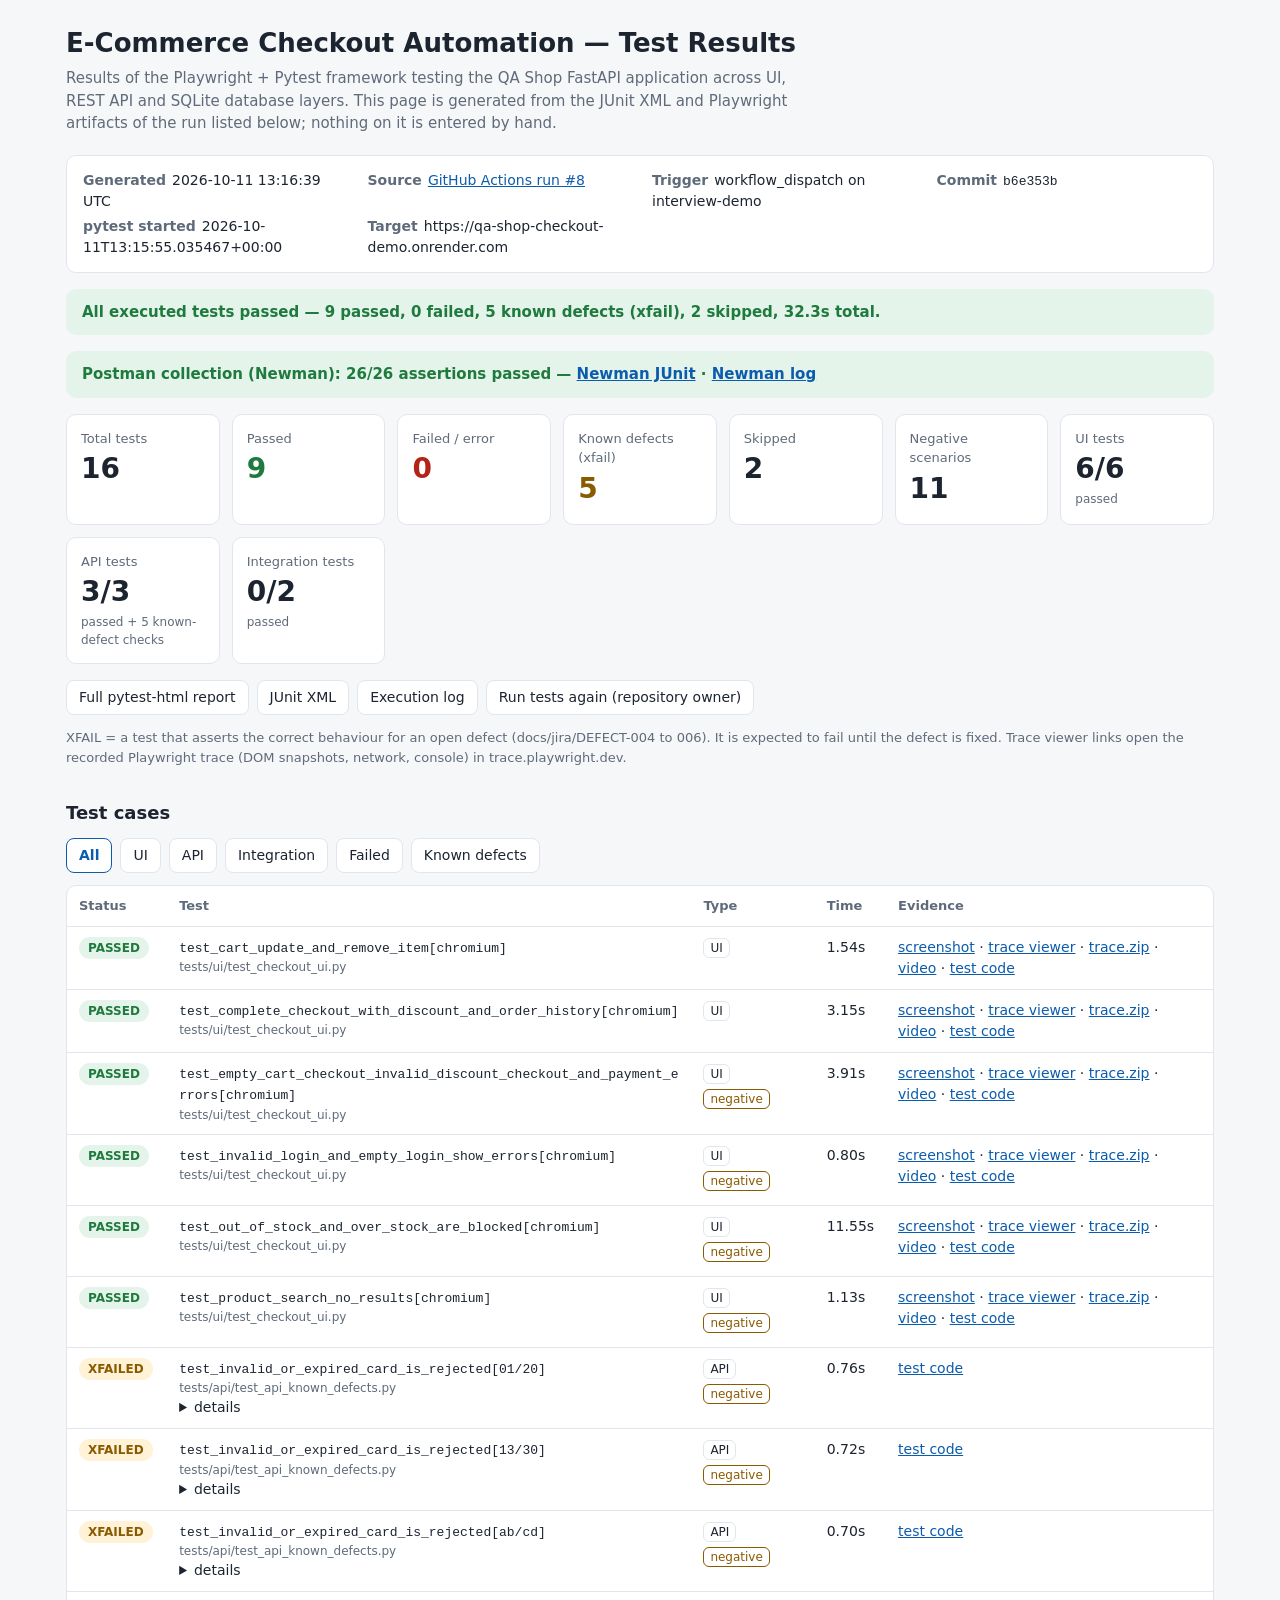
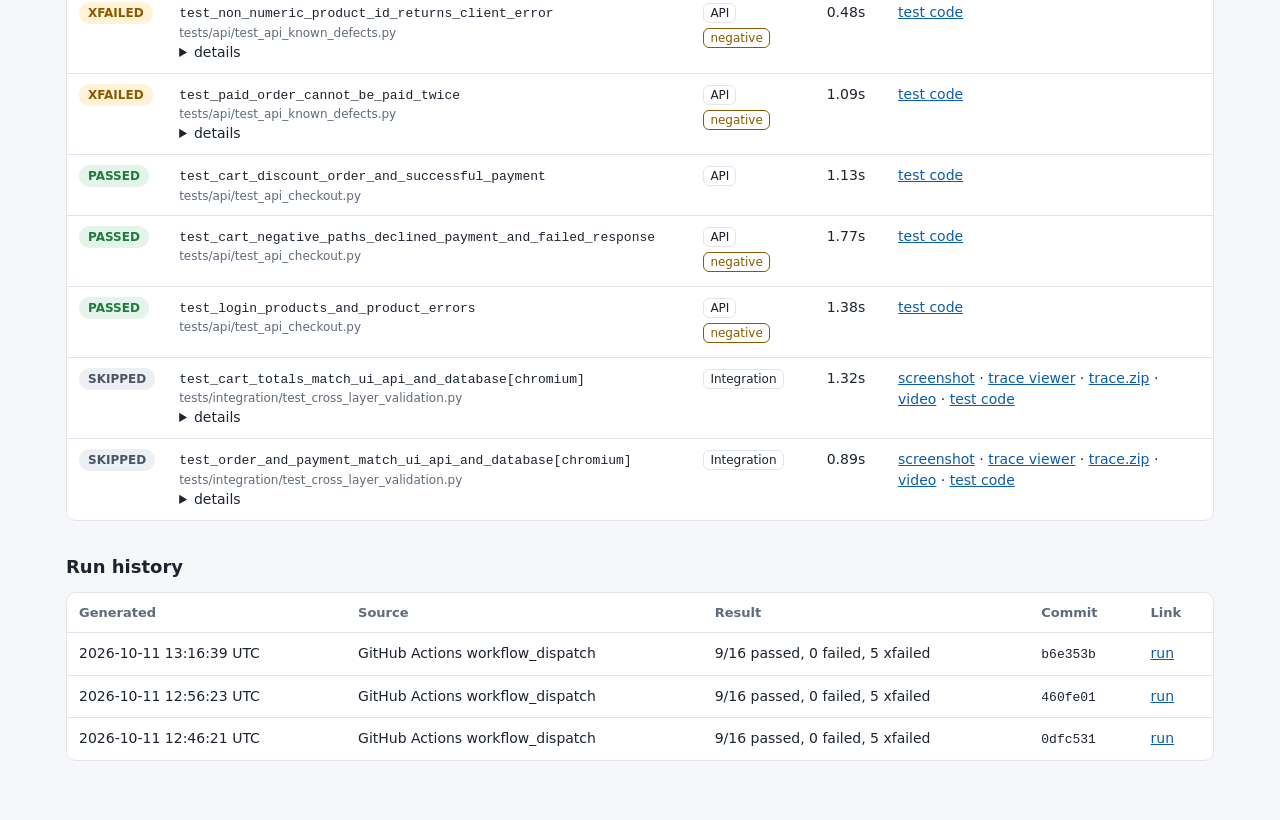
==== commit b6ceb547: "Publish QA results from run 8 b6e353b896a81050a74e477670a973c24fa66e0e" ====
--- a/live/index.html
+++ b/live/index.html
@@ -51,15 +51,15 @@
   This page is generated from the JUnit XML and Playwright artifacts of the run listed below; nothing on it is entered by hand.</p>
 
   <div class="meta">
-    <div><b>Generated</b>2026-10-11 12:56:23 UTC</div>
-    <div><b>Source</b><a href="https://github.com/ayushgupta2056/E-commerce-Checkout-Automation/actions/runs/38141094516">GitHub Actions run #5</a></div>
+    <div><b>Generated</b>2026-10-11 13:16:39 UTC</div>
+    <div><b>Source</b><a href="https://github.com/ayushgupta2056/E-commerce-Checkout-Automation/actions/runs/38142442284">GitHub Actions run #8</a></div>
     <div><b>Trigger</b>workflow_dispatch on interview-demo</div>
-    <div><b>Commit</b><code>460fe01</code></div>
-    <div><b>pytest started</b>2026-10-11T12:55:43.480754+00:00</div>
+    <div><b>Commit</b><code>b6e353b</code></div>
+    <div><b>pytest started</b>2026-10-11T13:15:55.035467+00:00</div>
     <div><b>Target</b>https://qa-shop-checkout-demo.onrender.com</div>
   </div>
 
-  <div class="banner passed">All executed tests passed — 9 passed, 0 failed, 5 known defects (xfail), 2 skipped, 27.1s total.</div>
+  <div class="banner passed">All executed tests passed — 9 passed, 0 failed, 5 known defects (xfail), 2 skipped, 32.3s total.</div>
 
   <div class="banner passed">Postman collection (Newman): 26/26 assertions passed — <a href="newman.xml">Newman JUnit</a> · <a href="newman.log">Newman log</a></div>
 
@@ -90,13 +90,13 @@
   </div>
   <div class="table-wrap"><table>
     <thead><tr><th>Status</th><th>Test</th><th>Type</th><th>Time</th><th>Evidence</th></tr></thead>
-    <tbody id="tests"><tr data-status="passed" data-category="UI"><td><span class="pill passed">PASSED</span></td><td><code>test_cart_update_and_remove_item[chromium]</code><div class="sub">tests/ui/test_checkout_ui.py</div></td><td><span class="tag">UI</span></td><td class="num">1.17s</td><td class="links"><a href="evidence/tests-ui-test-checkout-ui-py-test-cart-update-and-remove-item-chromium/test-finished-1.png" target="_blank" rel="noopener">screenshot</a> · <a href="https://trace.playwright.dev/?trace=https://ayushgupta2056.github.io/E-commerce-Checkout-Automation/live/evidence/tests-ui-test-checkout-ui-py-test-cart-update-and-remove-item-chromium/trace.zip" target="_blank" rel="noopener">trace viewer</a> · <a href="evidence/tests-ui-test-checkout-ui-py-test-cart-update-and-remove-item-chromium/trace.zip">trace.zip</a> · <a href="evidence/tests-ui-test-checkout-ui-py-test-cart-update-and-remove-item-chromium/video.webm" target="_blank" rel="noopener">video</a> · <a href="https://github.com/ayushgupta2056/E-commerce-Checkout-Automation/blob/460fe0173b9f0c848f3c44b09fad68ded5b236ad/tests/ui/test_checkout_ui.py#L63" target="_blank" rel="noopener">test code</a></td></tr><tr data-status="passed" data-category="UI"><td><span class="pill passed">PASSED</span></td><td><code>test_complete_checkout_with_discount_and_order_history[chromium]</code><div class="sub">tests/ui/test_checkout_ui.py</div></td><td><span class="tag">UI</span></td><td class="num">2.32s</td><td class="links"><a href="evidence/tests-ui-test-checkout-ui-py-test-complete-checkout-with-discount-and-order-history-chromium/test-finished-1.png" target="_blank" rel="noopener">screenshot</a> · <a href="https://trace.playwright.dev/?trace=https://ayushgupta2056.github.io/E-commerce-Checkout-Automation/live/evidence/tests-ui-test-checkout-ui-py-test-complete-checkout-with-discount-and-order-history-chromium/trace.zip" target="_blank" rel="noopener">trace viewer</a> · <a href="evidence/tests-ui-test-checkout-ui-py-test-complete-checkout-with-discount-and-order-history-chromium/trace.zip">trace.zip</a> · <a href="evidence/tests-ui-test-checkout-ui-py-test-complete-checkout-with-discount-and-order-history-chromium/video.webm" target="_blank" rel="noopener">video</a> · <a href="https://github.com/ayushgupta2056/E-commerce-Checkout-Automation/blob/460fe0173b9f0c848f3c44b09fad68ded5b236ad/tests/ui/test_checkout_ui.py#L16" target="_blank" rel="noopener">test code</a></td></tr><tr data-status="passed" data-category="UI"><td><span class="pill passed">PASSED</span></td><td><code>test_empty_cart_checkout_invalid_discount_checkout_and_payment_errors[chromium]</code><div class="sub">tests/ui/test_checkout_ui.py</div></td><td><span class="tag">UI</span><span class="tag neg">negative</span></td><td class="num">2.32s</td><td class="links"><a href="evidence/tests-ui-test-checkout-ui-py-test-empty-cart-checkout-invalid-discount-checkout-and-payment-errors-chromium/test-finished-1.png" target="_blank" rel="noopener">screenshot</a> · <a href="https://trace.playwright.dev/?trace=https://ayushgupta2056.github.io/E-commerce-Checkout-Automation/live/evidence/tests-ui-test-checkout-ui-py-test-empty-cart-checkout-invalid-discount-checkout-and-payment-errors-chromium/trace.zip" target="_blank" rel="noopener">trace viewer</a> · <a href="evidence/tests-ui-test-checkout-ui-py-test-empty-cart-checkout-invalid-discount-checkout-and-payment-errors-chromium/trace.zip">trace.zip</a> · <a href="evidence/tests-ui-test-checkout-ui-py-test-empty-cart-checkout-invalid-discount-checkout-and-payment-errors-chromium/video.webm" target="_blank" rel="noopener">video</a> · <a href="https://github.com/ayushgupta2056/E-commerce-Checkout-Automation/blob/460fe0173b9f0c848f3c44b09fad68ded5b236ad/tests/ui/test_checkout_ui.py#L112" target="_blank" rel="noopener">test code</a></td></tr><tr data-status="passed" data-category="UI"><td><span class="pill passed">PASSED</span></td><td><code>test_invalid_login_and_empty_login_show_errors[chromium]</code><div class="sub">tests/ui/test_checkout_ui.py</div></td><td><span class="tag">UI</span><span class="tag neg">negative</span></td><td class="num">0.99s</td><td class="links"><a href="evidence/tests-ui-test-checkout-ui-py-test-invalid-login-and-empty-login-show-errors-chromium/test-finished-1.png" target="_blank" rel="noopener">screenshot</a> · <a href="https://trace.playwright.dev/?trace=https://ayushgupta2056.github.io/E-commerce-Checkout-Automation/live/evidence/tests-ui-test-checkout-ui-py-test-invalid-login-and-empty-login-show-errors-chromium/trace.zip" target="_blank" rel="noopener">trace viewer</a> · <a href="evidence/tests-ui-test-checkout-ui-py-test-invalid-login-and-empty-login-show-errors-chromium/trace.zip">trace.zip</a> · <a href="evidence/tests-ui-test-checkout-ui-py-test-invalid-login-and-empty-login-show-errors-chromium/video.webm" target="_blank" rel="noopener">video</a> · <a href="https://github.com/ayushgupta2056/E-commerce-Checkout-Automation/blob/460fe0173b9f0c848f3c44b09fad68ded5b236ad/tests/ui/test_checkout_ui.py#L78" target="_blank" rel="noopener">test code</a></td></tr><tr data-status="passed" data-category="UI"><td><span class="pill passed">PASSED</span></td><td><code>test_out_of_stock_and_over_stock_are_blocked[chromium]</code><div class="sub">tests/ui/test_checkout_ui.py</div></td><td><span class="tag">UI</span><span class="tag neg">negative</span></td><td class="num">11.37s</td><td class="links"><a href="evidence/tests-ui-test-checkout-ui-py-test-out-of-stock-and-over-stock-are-blocked-chromium/test-finished-1.png" target="_blank" rel="noopener">screenshot</a> · <a href="https://trace.playwright.dev/?trace=https://ayushgupta2056.github.io/E-commerce-Checkout-Automation/live/evidence/tests-ui-test-checkout-ui-py-test-out-of-stock-and-over-stock-are-blocked-chromium/trace.zip" target="_blank" rel="noopener">trace viewer</a> · <a href="evidence/tests-ui-test-checkout-ui-py-test-out-of-stock-and-over-stock-are-blocked-chromium/trace.zip">trace.zip</a> · <a href="evidence/tests-ui-test-checkout-ui-py-test-out-of-stock-and-over-stock-are-blocked-chromium/video.webm" target="_blank" rel="noopener">video</a> · <a href="https://github.com/ayushgupta2056/E-commerce-Checkout-Automation/blob/460fe0173b9f0c848f3c44b09fad68ded5b236ad/tests/ui/test_checkout_ui.py#L97" target="_blank" rel="noopener">test code</a></td></tr><tr data-status="passed" data-category="UI"><td><span class="pill passed">PASSED</span></td><td><code>test_product_search_no_results[chromium]</code><div class="sub">tests/ui/test_checkout_ui.py</div></td><td><span class="tag">UI</span><span class="tag neg">negative</span></td><td class="num">0.88s</td><td class="links"><a href="evidence/tests-ui-test-checkout-ui-py-test-product-search-no-results-chromium/test-finished-1.png" target="_blank" rel="noopener">screenshot</a> · <a href="https://trace.playwright.dev/?trace=https://ayushgupta2056.github.io/E-commerce-Checkout-Automation/live/evidence/tests-ui-test-checkout-ui-py-test-product-search-no-results-chromium/trace.zip" target="_blank" rel="noopener">trace viewer</a> · <a href="evidence/tests-ui-test-checkout-ui-py-test-product-search-no-results-chromium/trace.zip">trace.zip</a> · <a href="evidence/tests-ui-test-checkout-ui-py-test-product-search-no-results-chromium/video.webm" target="_blank" rel="noopener">video</a> · <a href="https://github.com/ayushgupta2056/E-commerce-Checkout-Automation/blob/460fe0173b9f0c848f3c44b09fad68ded5b236ad/tests/ui/test_checkout_ui.py#L89" target="_blank" rel="noopener">test code</a></td></tr><tr data-status="xfailed" data-category="API"><td><span class="pill xfailed">XFAILED</span></td><td><code>test_invalid_or_expired_card_is_rejected[01/20]</code><div class="sub">tests/api/test_api_known_defects.py</div><details><summary>details</summary><pre>DEFECT-005: expiration date month and expiry are not validated</pre></details></td><td><span class="tag">API</span><span class="tag neg">negative</span></td><td class="num">0.40s</td><td class="links"><a href="https://github.com/ayushgupta2056/E-commerce-Checkout-Automation/blob/460fe0173b9f0c848f3c44b09fad68ded5b236ad/tests/api/test_api_known_defects.py#L31" target="_blank" rel="noopener">test code</a></td></tr><tr data-status="xfailed" data-category="API"><td><span class="pill xfailed">XFAILED</span></td><td><code>test_invalid_or_expired_card_is_rejected[13/30]</code><div class="sub">tests/api/test_api_known_defects.py</div><details><summary>details</summary><pre>DEFECT-005: expiration date month and expiry are not validated</pre></details></td><td><span class="tag">API</span><span class="tag neg">negative</span></td><td class="num">0.49s</td><td class="links"><a href="https://github.com/ayushgupta2056/E-commerce-Checkout-Automation/blob/460fe0173b9f0c848f3c44b09fad68ded5b236ad/tests/api/test_api_known_defects.py#L31" target="_blank" rel="noopener">test code</a></td></tr><tr data-status="xfailed" data-category="API"><td><span class="pill xfailed">XFAILED</span></td><td><code>test_invalid_or_expired_card_is_rejected[ab/cd]</code><div class="sub">tests/api/test_api_known_defects.py</div><details><summary>details</summary><pre>DEFECT-005: expiration date month and expiry are not validated</pre></details></td><td><span class="tag">API</span><span class="tag neg">negative</span></td><td class="num">0.65s</td><td class="links"><a href="https://github.com/ayushgupta2056/E-commerce-Checkout-Automation/blob/460fe0173b9f0c848f3c44b09fad68ded5b236ad/tests/api/test_api_known_defects.py#L31" target="_blank" rel="noopener">test code</a></td></tr><tr data-status="xfailed" data-category="API"><td><span class="pill xfailed">XFAILED</span></td><td><code>test_non_numeric_product_id_returns_client_error</code><div class="sub">tests/api/test_api_known_defects.py</div><details><summary>details</summary><pre>DEFECT-006: non-numeric product_id returns HTTP 500</pre></details></td><td><span class="tag">API</span><span class="tag neg">negative</span></td><td class="num">0.30s</td><td class="links"><a href="https://github.com/ayushgupta2056/E-commerce-Checkout-Automation/blob/460fe0173b9f0c848f3c44b09fad68ded5b236ad/tests/api/test_api_known_defects.py#L42" target="_blank" rel="noopener">test code</a></td></tr><tr data-status="xfailed" data-category="API"><td><span class="pill xfailed">XFAILED</span></td><td><code>test_paid_order_cannot_be_paid_twice</code><div class="sub">tests/api/test_api_known_defects.py</div><details><summary>details</summary><pre>DEFECT-004: an already paid order can be paid again</pre></details></td><td><span class="tag">API</span><span class="tag neg">negative</span></td><td class="num">0.54s</td><td class="links"><a href="https://github.com/ayushgupta2056/E-commerce-Checkout-Automation/blob/460fe0173b9f0c848f3c44b09fad68ded5b236ad/tests/api/test_api_known_defects.py#L15" target="_blank" rel="noopener">test code</a></td></tr><tr data-status="passed" data-category="API"><td><span class="pill passed">PASSED</span></td><td><code>test_cart_discount_order_and_successful_payment</code><div class="sub">tests/api/test_api_checkout.py</div></td><td><span class="tag">API</span></td><td class="num">0.81s</td><td class="links"><a href="https://github.com/ayushgupta2056/E-commerce-Checkout-Automation/blob/460fe0173b9f0c848f3c44b09fad68ded5b236ad/tests/api/test_api_checkout.py#L34" target="_blank" rel="noopener">test code</a></td></tr><tr data-status="passed" data-category="API"><td><span class="pill passed">PASSED</span></td><td><code>test_cart_negative_paths_declined_payment_and_failed_response</code><div class="sub">tests/api/test_api_checkout.py</div></td><td><span class="tag">API</span><span class="tag neg">negative</span></td><td class="num">1.03s</td><td class="links"><a href="https://github.com/ayushgupta2056/E-commerce-Checkout-Automation/blob/460fe0173b9f0c848f3c44b09fad68ded5b236ad/tests/api/test_api_checkout.py#L65" target="_blank" rel="noopener">test code</a></td></tr><tr data-status="passed" data-category="API"><td><span class="pill passed">PASSED</span></td><td><code>test_login_products_and_product_errors</code><div class="sub">tests/api/test_api_checkout.py</div></td><td><span class="tag">API</span><span class="tag neg">negative</span></td><td class="num">0.76s</td><td class="links"><a href="https://github.com/ayushgupta2056/E-commerce-Checkout-Automation/blob/460fe0173b9f0c848f3c44b09fad68ded5b236ad/tests/api/test_api_checkout.py#L8" target="_blank" rel="noopener">test code</a></td></tr><tr data-status="skipped" data-category="Integration"><td><span class="pill skipped">SKIPPED</span></td><td><code>test_cart_totals_match_ui_api_and_database[chromium]</code><div class="sub">tests/integration/test_cross_layer_validation.py</div><details><summary>details</summary><pre>Database validation needs direct SQLite access; run against the local app.</pre></details></td><td><span class="tag">Integration</span></td><td class="num">2.43s</td><td class="links"><a href="evidence/tests-integration-test-cross-layer-validation-py-test-cart-totals-match-ui-api-and-database-chromium/test-failed-1.png" target="_blank" rel="noopener">screenshot</a> · <a href="https://trace.playwright.dev/?trace=https://ayushgupta2056.github.io/E-commerce-Checkout-Automation/live/evidence/tests-integration-test-cross-layer-validation-py-test-cart-totals-match-ui-api-and-database-chromium/trace.zip" target="_blank" rel="noopener">trace viewer</a> · <a href="evidence/tests-integration-test-cross-layer-validation-py-test-cart-totals-match-ui-api-and-database-chromium/trace.zip">trace.zip</a> · <a href="evidence/tests-integration-test-cross-layer-validation-py-test-cart-totals-match-ui-api-and-database-chromium/video.webm" target="_blank" rel="noopener">video</a> · <a href="https://github.com/ayushgupta2056/E-commerce-Checkout-Automation/blob/460fe0173b9f0c848f3c44b09fad68ded5b236ad/tests/integration/test_cross_layer_validation.py#L13" target="_blank" rel="noopener">test code</a></td></tr><tr data-status="skipped" data-category="Integration"><td><span class="pill skipped">SKIPPED</span></td><td><code>test_order_and_payment_match_ui_api_and_database[chromium]</code><div class="sub">tests/integration/test_cross_layer_validation.py</div><details><summary>details</summary><pre>Database validation needs direct SQLite access; run against the local app.</pre></details></td><td><span class="tag">Integration</span></td><td class="num">0.72s</td><td class="links"><a href="evidence/tests-integration-test-cross-layer-validation-py-test-order-and-payment-match-ui-api-and-database-chromium/test-failed-1.png" target="_blank" rel="noopener">screenshot</a> · <a href="https://trace.playwright.dev/?trace=https://ayushgupta2056.github.io/E-commerce-Checkout-Automation/live/evidence/tests-integration-test-cross-layer-validation-py-test-order-and-payment-match-ui-api-and-database-chromium/trace.zip" target="_blank" rel="noopener">trace viewer</a> · <a href="evidence/tests-integration-test-cross-layer-validation-py-test-order-and-payment-match-ui-api-and-database-chromium/trace.zip">trace.zip</a> · <a href="evidence/tests-integration-test-cross-layer-validation-py-test-order-and-payment-match-ui-api-and-database-chromium/video.webm" target="_blank" rel="noopener">video</a> · <a href="https://github.com/ayushgupta2056/E-commerce-Checkout-Automation/blob/460fe0173b9f0c848f3c44b09fad68ded5b236ad/tests/integration/test_cross_layer_validation.py#L55" target="_blank" rel="noopener">test code</a></td></tr></tbody>
+    <tbody id="tests"><tr data-status="passed" data-category="UI"><td><span class="pill passed">PASSED</span></td><td><code>test_cart_update_and_remove_item[chromium]</code><div class="sub">tests/ui/test_checkout_ui.py</div></td><td><span class="tag">UI</span></td><td class="num">1.54s</td><td class="links"><a href="evidence/tests-ui-test-checkout-ui-py-test-cart-update-and-remove-item-chromium/test-finished-1.png" target="_blank" rel="noopener">screenshot</a> · <a href="https://trace.playwright.dev/?trace=https://ayushgupta2056.github.io/E-commerce-Checkout-Automation/live/evidence/tests-ui-test-checkout-ui-py-test-cart-update-and-remove-item-chromium/trace.zip" target="_blank" rel="noopener">trace viewer</a> · <a href="evidence/tests-ui-test-checkout-ui-py-test-cart-update-and-remove-item-chromium/trace.zip">trace.zip</a> · <a href="evidence/tests-ui-test-checkout-ui-py-test-cart-update-and-remove-item-chromium/video.webm" target="_blank" rel="noopener">video</a> · <a href="https://github.com/ayushgupta2056/E-commerce-Checkout-Automation/blob/b6e353b896a81050a74e477670a973c24fa66e0e/tests/ui/test_checkout_ui.py#L63" target="_blank" rel="noopener">test code</a></td></tr><tr data-status="passed" data-category="UI"><td><span class="pill passed">PASSED</span></td><td><code>test_complete_checkout_with_discount_and_order_history[chromium]</code><div class="sub">tests/ui/test_checkout_ui.py</div></td><td><span class="tag">UI</span></td><td class="num">3.15s</td><td class="links"><a href="evidence/tests-ui-test-checkout-ui-py-test-complete-checkout-with-discount-and-order-history-chromium/test-finished-1.png" target="_blank" rel="noopener">screenshot</a> · <a href="https://trace.playwright.dev/?trace=https://ayushgupta2056.github.io/E-commerce-Checkout-Automation/live/evidence/tests-ui-test-checkout-ui-py-test-complete-checkout-with-discount-and-order-history-chromium/trace.zip" target="_blank" rel="noopener">trace viewer</a> · <a href="evidence/tests-ui-test-checkout-ui-py-test-complete-checkout-with-discount-and-order-history-chromium/trace.zip">trace.zip</a> · <a href="evidence/tests-ui-test-checkout-ui-py-test-complete-checkout-with-discount-and-order-history-chromium/video.webm" target="_blank" rel="noopener">video</a> · <a href="https://github.com/ayushgupta2056/E-commerce-Checkout-Automation/blob/b6e353b896a81050a74e477670a973c24fa66e0e/tests/ui/test_checkout_ui.py#L16" target="_blank" rel="noopener">test code</a></td></tr><tr data-status="passed" data-category="UI"><td><span class="pill passed">PASSED</span></td><td><code>test_empty_cart_checkout_invalid_discount_checkout_and_payment_errors[chromium]</code><div class="sub">tests/ui/test_checkout_ui.py</div></td><td><span class="tag">UI</span><span class="tag neg">negative</span></td><td class="num">3.91s</td><td class="links"><a href="evidence/tests-ui-test-checkout-ui-py-test-empty-cart-checkout-invalid-discount-checkout-and-payment-errors-chromium/test-finished-1.png" target="_blank" rel="noopener">screenshot</a> · <a href="https://trace.playwright.dev/?trace=https://ayushgupta2056.github.io/E-commerce-Checkout-Automation/live/evidence/tests-ui-test-checkout-ui-py-test-empty-cart-checkout-invalid-discount-checkout-and-payment-errors-chromium/trace.zip" target="_blank" rel="noopener">trace viewer</a> · <a href="evidence/tests-ui-test-checkout-ui-py-test-empty-cart-checkout-invalid-discount-checkout-and-payment-errors-chromium/trace.zip">trace.zip</a> · <a href="evidence/tests-ui-test-checkout-ui-py-test-empty-cart-checkout-invalid-discount-checkout-and-payment-errors-chromium/video.webm" target="_blank" rel="noopener">video</a> · <a href="https://github.com/ayushgupta2056/E-commerce-Checkout-Automation/blob/b6e353b896a81050a74e477670a973c24fa66e0e/tests/ui/test_checkout_ui.py#L112" target="_blank" rel="noopener">test code</a></td></tr><tr data-status="passed" data-category="UI"><td><span class="pill passed">PASSED</span></td><td><code>test_invalid_login_and_empty_login_show_errors[chromium]</code><div class="sub">tests/ui/test_checkout_ui.py</div></td><td><span class="tag">UI</span><span class="tag neg">negative</span></td><td class="num">0.80s</td><td class="links"><a href="evidence/tests-ui-test-checkout-ui-py-test-invalid-login-and-empty-login-show-errors-chromium/test-finished-1.png" target="_blank" rel="noopener">screenshot</a> · <a href="https://trace.playwright.dev/?trace=https://ayushgupta2056.github.io/E-commerce-Checkout-Automation/live/evidence/tests-ui-test-checkout-ui-py-test-invalid-login-and-empty-login-show-errors-chromium/trace.zip" target="_blank" rel="noopener">trace viewer</a> · <a href="evidence/tests-ui-test-checkout-ui-py-test-invalid-login-and-empty-login-show-errors-chromium/trace.zip">trace.zip</a> · <a href="evidence/tests-ui-test-checkout-ui-py-test-invalid-login-and-empty-login-show-errors-chromium/video.webm" target="_blank" rel="noopener">video</a> · <a href="https://github.com/ayushgupta2056/E-commerce-Checkout-Automation/blob/b6e353b896a81050a74e477670a973c24fa66e0e/tests/ui/test_checkout_ui.py#L78" target="_blank" rel="noopener">test code</a></td></tr><tr data-status="passed" data-category="UI"><td><span class="pill passed">PASSED</span></td><td><code>test_out_of_stock_and_over_stock_are_blocked[chromium]</code><div class="sub">tests/ui/test_checkout_ui.py</div></td><td><span class="tag">UI</span><span class="tag neg">negative</span></td><td class="num">11.55s</td><td class="links"><a href="evidence/tests-ui-test-checkout-ui-py-test-out-of-stock-and-over-stock-are-blocked-chromium/test-finished-1.png" target="_blank" rel="noopener">screenshot</a> · <a href="https://trace.playwright.dev/?trace=https://ayushgupta2056.github.io/E-commerce-Checkout-Automation/live/evidence/tests-ui-test-checkout-ui-py-test-out-of-stock-and-over-stock-are-blocked-chromium/trace.zip" target="_blank" rel="noopener">trace viewer</a> · <a href="evidence/tests-ui-test-checkout-ui-py-test-out-of-stock-and-over-stock-are-blocked-chromium/trace.zip">trace.zip</a> · <a href="evidence/tests-ui-test-checkout-ui-py-test-out-of-stock-and-over-stock-are-blocked-chromium/video.webm" target="_blank" rel="noopener">video</a> · <a href="https://github.com/ayushgupta2056/E-commerce-Checkout-Automation/blob/b6e353b896a81050a74e477670a973c24fa66e0e/tests/ui/test_checkout_ui.py#L97" target="_blank" rel="noopener">test code</a></td></tr><tr data-status="passed" data-category="UI"><td><span class="pill passed">PASSED</span></td><td><code>test_product_search_no_results[chromium]</code><div class="sub">tests/ui/test_checkout_ui.py</div></td><td><span class="tag">UI</span><span class="tag neg">negative</span></td><td class="num">1.13s</td><td class="links"><a href="evidence/tests-ui-test-checkout-ui-py-test-product-search-no-results-chromium/test-finished-1.png" target="_blank" rel="noopener">screenshot</a> · <a href="https://trace.playwright.dev/?trace=https://ayushgupta2056.github.io/E-commerce-Checkout-Automation/live/evidence/tests-ui-test-checkout-ui-py-test-product-search-no-results-chromium/trace.zip" target="_blank" rel="noopener">trace viewer</a> · <a href="evidence/tests-ui-test-checkout-ui-py-test-product-search-no-results-chromium/trace.zip">trace.zip</a> · <a href="evidence/tests-ui-test-checkout-ui-py-test-product-search-no-results-chromium/video.webm" target="_blank" rel="noopener">video</a> · <a href="https://github.com/ayushgupta2056/E-commerce-Checkout-Automation/blob/b6e353b896a81050a74e477670a973c24fa66e0e/tests/ui/test_checkout_ui.py#L89" target="_blank" rel="noopener">test code</a></td></tr><tr data-status="xfailed" data-category="API"><td><span class="pill xfailed">XFAILED</span></td><td><code>test_invalid_or_expired_card_is_rejected[01/20]</code><div class="sub">tests/api/test_api_known_defects.py</div><details><summary>details</summary><pre>DEFECT-005: expiration date month and expiry are not validated</pre></details></td><td><span class="tag">API</span><span class="tag neg">negative</span></td><td class="num">0.76s</td><td class="links"><a href="https://github.com/ayushgupta2056/E-commerce-Checkout-Automation/blob/b6e353b896a81050a74e477670a973c24fa66e0e/tests/api/test_api_known_defects.py#L31" target="_blank" rel="noopener">test code</a></td></tr><tr data-status="xfailed" data-category="API"><td><span class="pill xfailed">XFAILED</span></td><td><code>test_invalid_or_expired_card_is_rejected[13/30]</code><div class="sub">tests/api/test_api_known_defects.py</div><details><summary>details</summary><pre>DEFECT-005: expiration date month and expiry are not validated</pre></details></td><td><span class="tag">API</span><span class="tag neg">negative</span></td><td class="num">0.72s</td><td class="links"><a href="https://github.com/ayushgupta2056/E-commerce-Checkout-Automation/blob/b6e353b896a81050a74e477670a973c24fa66e0e/tests/api/test_api_known_defects.py#L31" target="_blank" rel="noopener">test code</a></td></tr><tr data-status="xfailed" data-category="API"><td><span class="pill xfailed">XFAILED</span></td><td><code>test_invalid_or_expired_card_is_rejected[ab/cd]</code><div class="sub">tests/api/test_api_known_defects.py</div><details><summary>details</summary><pre>DEFECT-005: expiration date month and expiry are not validated</pre></details></td><td><span class="tag">API</span><span class="tag neg">negative</span></td><td class="num">0.70s</td><td class="links"><a href="https://github.com/ayushgupta2056/E-commerce-Checkout-Automation/blob/b6e353b896a81050a74e477670a973c24fa66e0e/tests/api/test_api_known_defects.py#L31" target="_blank" rel="noopener">test code</a></td></tr><tr data-status="xfailed" data-category="API"><td><span class="pill xfailed">XFAILED</span></td><td><code>test_non_numeric_product_id_returns_client_error</code><div class="sub">tests/api/test_api_known_defects.py</div><details><summary>details</summary><pre>DEFECT-006: non-numeric product_id returns HTTP 500</pre></details></td><td><span class="tag">API</span><span class="tag neg">negative</span></td><td class="num">0.48s</td><td class="links"><a href="https://github.com/ayushgupta2056/E-commerce-Checkout-Automation/blob/b6e353b896a81050a74e477670a973c24fa66e0e/tests/api/test_api_known_defects.py#L42" target="_blank" rel="noopener">test code</a></td></tr><tr data-status="xfailed" data-category="API"><td><span class="pill xfailed">XFAILED</span></td><td><code>test_paid_order_cannot_be_paid_twice</code><div class="sub">tests/api/test_api_known_defects.py</div><details><summary>details</summary><pre>DEFECT-004: an already paid order can be paid again</pre></details></td><td><span class="tag">API</span><span class="tag neg">negative</span></td><td class="num">1.09s</td><td class="links"><a href="https://github.com/ayushgupta2056/E-commerce-Checkout-Automation/blob/b6e353b896a81050a74e477670a973c24fa66e0e/tests/api/test_api_known_defects.py#L15" target="_blank" rel="noopener">test code</a></td></tr><tr data-status="passed" data-category="API"><td><span class="pill passed">PASSED</span></td><td><code>test_cart_discount_order_and_successful_payment</code><div class="sub">tests/api/test_api_checkout.py</div></td><td><span class="tag">API</span></td><td class="num">1.13s</td><td class="links"><a href="https://github.com/ayushgupta2056/E-commerce-Checkout-Automation/blob/b6e353b896a81050a74e477670a973c24fa66e0e/tests/api/test_api_checkout.py#L34" target="_blank" rel="noopener">test code</a></td></tr><tr data-status="passed" data-category="API"><td><span class="pill passed">PASSED</span></td><td><code>test_cart_negative_paths_declined_payment_and_failed_response</code><div class="sub">tests/api/test_api_checkout.py</div></td><td><span class="tag">API</span><span class="tag neg">negative</span></td><td class="num">1.77s</td><td class="links"><a href="https://github.com/ayushgupta2056/E-commerce-Checkout-Automation/blob/b6e353b896a81050a74e477670a973c24fa66e0e/tests/api/test_api_checkout.py#L65" target="_blank" rel="noopener">test code</a></td></tr><tr data-status="passed" data-category="API"><td><span class="pill passed">PASSED</span></td><td><code>test_login_products_and_product_errors</code><div class="sub">tests/api/test_api_checkout.py</div></td><td><span class="tag">API</span><span class="tag neg">negative</span></td><td class="num">1.38s</td><td class="links"><a href="https://github.com/ayushgupta2056/E-commerce-Checkout-Automation/blob/b6e353b896a81050a74e477670a973c24fa66e0e/tests/api/test_api_checkout.py#L8" target="_blank" rel="noopener">test code</a></td></tr><tr data-status="skipped" data-category="Integration"><td><span class="pill skipped">SKIPPED</span></td><td><code>test_cart_totals_match_ui_api_and_database[chromium]</code><div class="sub">tests/integration/test_cross_layer_validation.py</div><details><summary>details</summary><pre>Database validation needs direct SQLite access; run against the local app.</pre></details></td><td><span class="tag">Integration</span></td><td class="num">1.32s</td><td class="links"><a href="evidence/tests-integration-test-cross-layer-validation-py-test-cart-totals-match-ui-api-and-database-chromium/test-failed-1.png" target="_blank" rel="noopener">screenshot</a> · <a href="https://trace.playwright.dev/?trace=https://ayushgupta2056.github.io/E-commerce-Checkout-Automation/live/evidence/tests-integration-test-cross-layer-validation-py-test-cart-totals-match-ui-api-and-database-chromium/trace.zip" target="_blank" rel="noopener">trace viewer</a> · <a href="evidence/tests-integration-test-cross-layer-validation-py-test-cart-totals-match-ui-api-and-database-chromium/trace.zip">trace.zip</a> · <a href="evidence/tests-integration-test-cross-layer-validation-py-test-cart-totals-match-ui-api-and-database-chromium/video.webm" target="_blank" rel="noopener">video</a> · <a href="https://github.com/ayushgupta2056/E-commerce-Checkout-Automation/blob/b6e353b896a81050a74e477670a973c24fa66e0e/tests/integration/test_cross_layer_validation.py#L13" target="_blank" rel="noopener">test code</a></td></tr><tr data-status="skipped" data-category="Integration"><td><span class="pill skipped">SKIPPED</span></td><td><code>test_order_and_payment_match_ui_api_and_database[chromium]</code><div class="sub">tests/integration/test_cross_layer_validation.py</div><details><summary>details</summary><pre>Database validation needs direct SQLite access; run against the local app.</pre></details></td><td><span class="tag">Integration</span></td><td class="num">0.89s</td><td class="links"><a href="evidence/tests-integration-test-cross-layer-validation-py-test-order-and-payment-match-ui-api-and-database-chromium/test-failed-1.png" target="_blank" rel="noopener">screenshot</a> · <a href="https://trace.playwright.dev/?trace=https://ayushgupta2056.github.io/E-commerce-Checkout-Automation/live/evidence/tests-integration-test-cross-layer-validation-py-test-order-and-payment-match-ui-api-and-database-chromium/trace.zip" target="_blank" rel="noopener">trace viewer</a> · <a href="evidence/tests-integration-test-cross-layer-validation-py-test-order-and-payment-match-ui-api-and-database-chromium/trace.zip">trace.zip</a> · <a href="evidence/tests-integration-test-cross-layer-validation-py-test-order-and-payment-match-ui-api-and-database-chromium/video.webm" target="_blank" rel="noopener">video</a> · <a href="https://github.com/ayushgupta2056/E-commerce-Checkout-Automation/blob/b6e353b896a81050a74e477670a973c24fa66e0e/tests/integration/test_cross_layer_validation.py#L55" target="_blank" rel="noopener">test code</a></td></tr></tbody>
   </table></div>
 
   <h2>Run history</h2>
   <div class="table-wrap"><table>
     <thead><tr><th>Generated</th><th>Source</th><th>Result</th><th>Commit</th><th>Link</th></tr></thead>
-    <tbody><tr><td>2026-10-11 12:56:23 UTC</td><td>GitHub Actions workflow_dispatch</td><td>9/16 passed, 0 failed, 5 xfailed</td><td><code>460fe01</code></td><td><a href="https://github.com/ayushgupta2056/E-commerce-Checkout-Automation/actions/runs/38141094516">run</a></td></tr><tr><td>2026-10-11 12:46:21 UTC</td><td>GitHub Actions workflow_dispatch</td><td>9/16 passed, 0 failed, 5 xfailed</td><td><code>0dfc531</code></td><td><a href="https://github.com/ayushgupta2056/E-commerce-Checkout-Automation/actions/runs/38140467984">run</a></td></tr></tbody>
+    <tbody><tr><td>2026-10-11 13:16:39 UTC</td><td>GitHub Actions workflow_dispatch</td><td>9/16 passed, 0 failed, 5 xfailed</td><td><code>b6e353b</code></td><td><a href="https://github.com/ayushgupta2056/E-commerce-Checkout-Automation/actions/runs/38142442284">run</a></td></tr><tr><td>2026-10-11 12:56:23 UTC</td><td>GitHub Actions workflow_dispatch</td><td>9/16 passed, 0 failed, 5 xfailed</td><td><code>460fe01</code></td><td><a href="https://github.com/ayushgupta2056/E-commerce-Checkout-Automation/actions/runs/38141094516">run</a></td></tr><tr><td>2026-10-11 12:46:21 UTC</td><td>GitHub Actions workflow_dispatch</td><td>9/16 passed, 0 failed, 5 xfailed</td><td><code>0dfc531</code></td><td><a href="https://github.com/ayushgupta2056/E-commerce-Checkout-Automation/actions/runs/38140467984">run</a></td></tr></tbody>
   </table></div>
 </div>
 <script>
